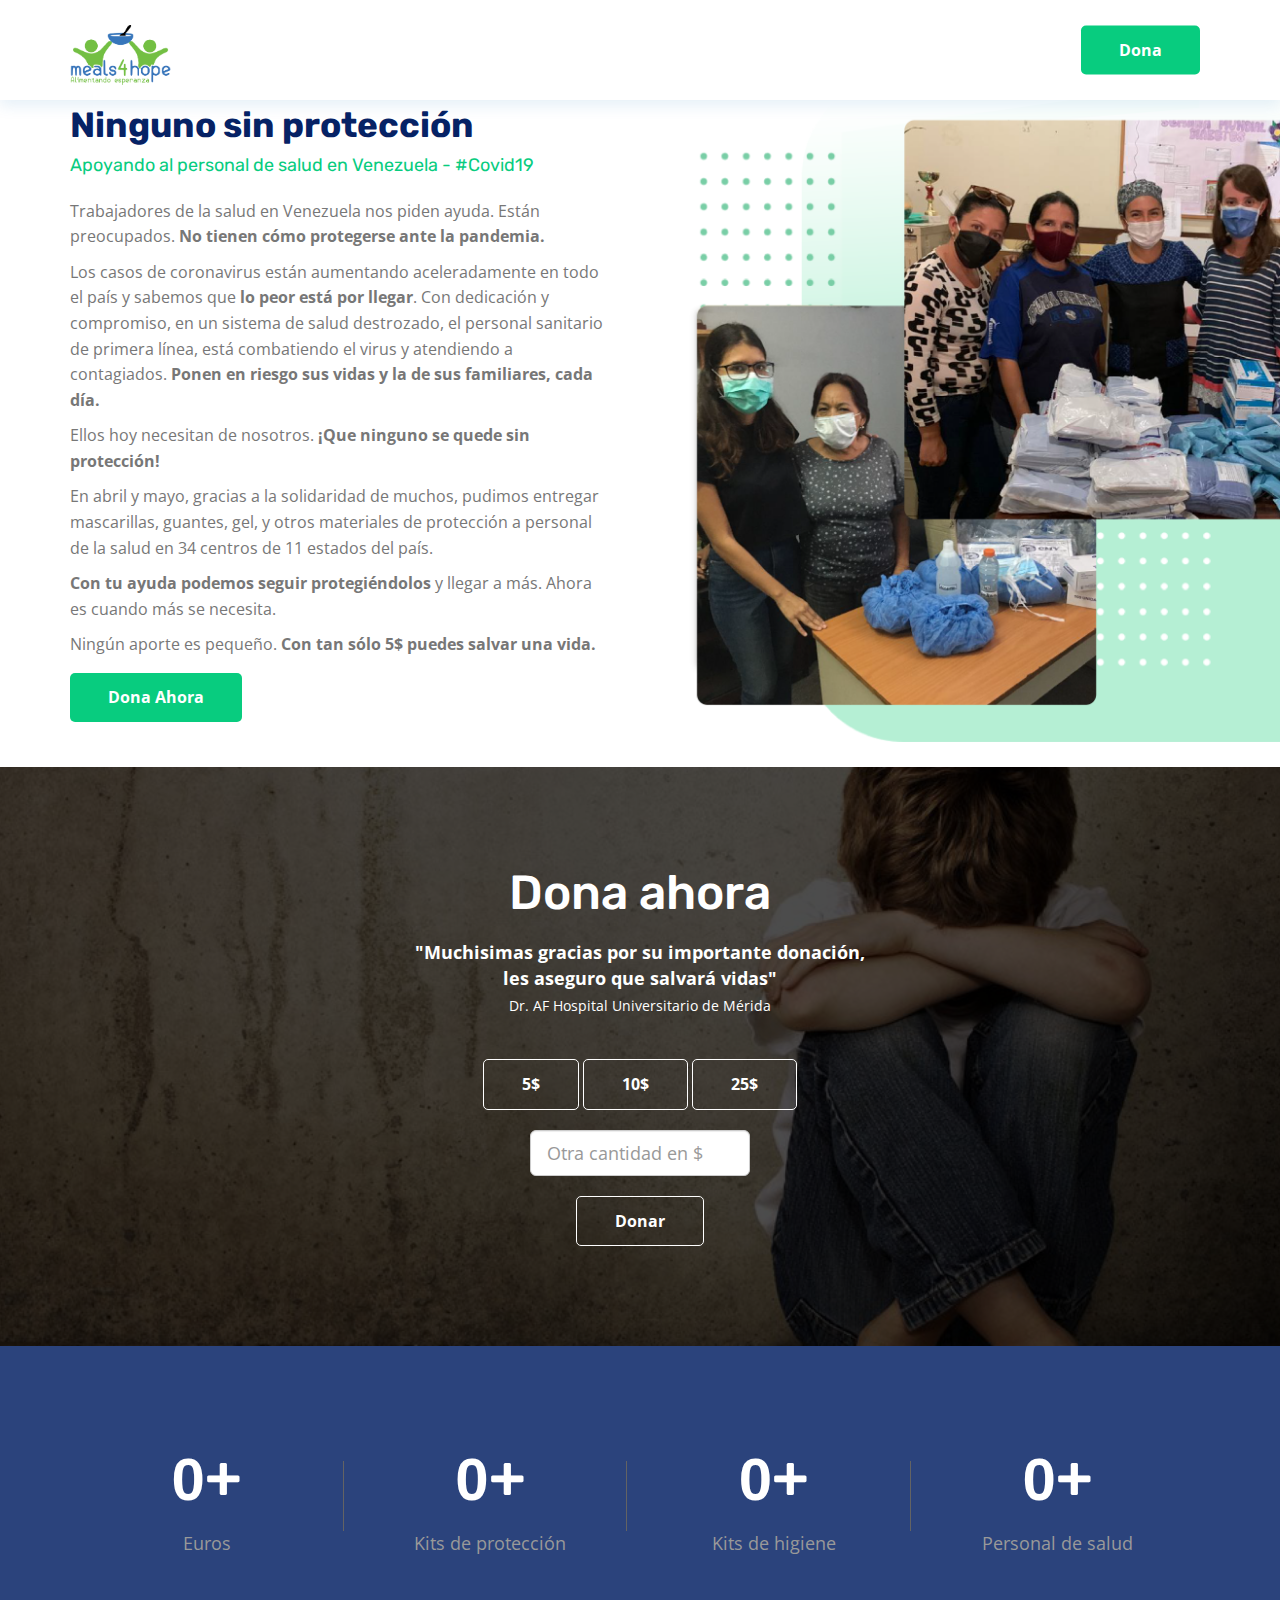
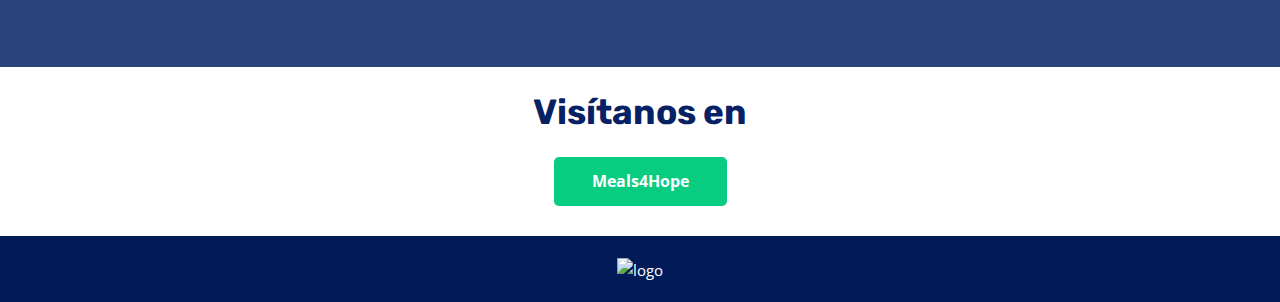
==== index.html @ 9e998af2 "updates" ====
<!DOCTYPE html>
<html lang="es">

<head>
    <meta charset="utf-8">
    <meta http-equiv="X-UA-Compatible" content="IE=edge">
    <meta name="viewport" content="width=device-width, initial-scale=1">
    <meta name="author" content="wpoceans">
    <title>Meals4Hope</title>
    <link href="assets/css/themify-icons.css" rel="stylesheet">
    <link href="assets/css/font-awesome.min.css" rel="stylesheet">
    <link href="assets/css/flaticon.css" rel="stylesheet">
    <link href="assets/css/bootstrap.min.css" rel="stylesheet">
    <link href="assets/css/animate.css" rel="stylesheet">
    <link href="assets/css/owl.carousel.css" rel="stylesheet">
    <link href="assets/css/owl.theme.css" rel="stylesheet">
    <link href="assets/css/slick.css" rel="stylesheet">
    <link href="assets/css/slick-theme.css" rel="stylesheet">
    <link href="assets/css/swiper.min.css" rel="stylesheet">
    <link href="assets/css/owl.transitions.css" rel="stylesheet">
    <link href="assets/css/jquery.fancybox.css" rel="stylesheet">
    <link href="assets/css/odometer-theme-default.css" rel="stylesheet">
    <link href="assets/css/nice-select.css" rel="stylesheet">
    <link href="assets/css/style.css" rel="stylesheet">
    <!-- HTML5 shim and Respond.js for IE8 support of HTML5 elements and media queries -->
    <!--[if lt IE 9]>
    <script src="https://oss.maxcdn.com/html5shiv/3.7.3/html5shiv.min.js"></script>
    <script src="https://oss.maxcdn.com/respond/1.4.2/respond.min.js"></script>
    <![endif]-->
</head>

<body>
    <!-- start page-wrapper -->
    <div class="page-wrapper">
        <!-- start preloader -->
        <div class="preloader">
            <div class="sk-folding-cube">
                <div class="sk-cube1 sk-cube"></div>
                <div class="sk-cube2 sk-cube"></div>
                <div class="sk-cube4 sk-cube"></div>
                <div class="sk-cube3 sk-cube"></div>
            </div>
        </div>
        <!-- end preloader -->
        <!-- Start header -->
        <header id="header" class="wpo-site-header wpo-header-style-3">
            <nav class="navigation navbar navbar-default">
                <div class="container">
                    <div class="navbar-header">
                        <a class="navbar-brand" href="index.html"><img src="assets/images/logo.png" style="height:60px" alt="logo"></a>
                    </div>
                    
                    <div class="cart-search-contact">
                        <div class="mini-cart">
                            <a class="theme-btn" href="#donate">Dona</a>
                        </div>
                    </div>
                </div><!-- end of container -->
            </nav>
        </header>
        <!-- end of header -->
        <!-- wpo-about-area start -->
        <div class="wpo-about-area">
            <div class="container">
                <div class="row">
                    <div class="col-sm-12 visible-sm visible-xs" style="padding:0;">
                            <img class="img-responsive" src="assets/images/about3-sm.jpg" alt="">
                    </div>
                    <div class="col-lg-6 col-md-6 col-sm-12">
                        <div class="wpo-about-text">
                            <div class="wpo-section-title">
                                <h2>Ninguno sin protección</h2>
                                <span>Apoyando al personal de salud en Venezuela - #Covid19</span>
                            </div>
                            <p>Trabajadores de la salud en Venezuela nos piden ayuda. Están preocupados. <b>No tienen cómo protegerse ante la pandemia.</b></p>
                            <p>Los casos de coronavirus están aumentando aceleradamente en todo el país y sabemos que <b>lo peor está por llegar</b>. Con dedicación y compromiso, en un sistema de salud destrozado, el personal sanitario de primera línea, está combatiendo el virus y atendiendo a  contagiados. <b>Ponen en riesgo sus vidas y la de sus familiares, cada día.</b></p>
                            <p>Ellos hoy necesitan de nosotros. <b>¡Que ninguno se quede sin protección!</b></p>
                            <p>En abril y mayo, gracias a la solidaridad de muchos, pudimos entregar mascarillas, guantes, gel, y otros materiales de protección a personal de la salud en 34 centros de 11 estados del país.</p>
                            <p><b>Con tu ayuda podemos seguir protegiéndolos</b> y llegar a más. Ahora es cuando más se necesita.</p>
                            <p>Ningún aporte es pequeño. <b>Con tan sólo 5$ puedes salvar una vida.</b></p>
                            <div class="btns">
                                <a href="#donate" class="theme-btn" tabindex="0">Dona Ahora</a>
                            </div>
                        </div>
                    </div>
                    <div class="col-lg-6 col-md-6 col-sm-12 hidden-sm hidden-xs">
                        <div class="wpo-about-img-3">
                            <img src="assets/images/about3.png" alt="">
                        </div>
                    </div>
                </div>
            </div>
        </div>
        <!-- wpo-about-area end -->
        <!-- wpo-cta-area start -->
        <div id="donate" class="wpo-cta-area">
            <div class="container">
                <div class="row">
                    <div class="col-lg-12">
                        <div class="wpo-cta-text">
                            <h2>Dona ahora</h2>
                            <p>
                                <b style="font-size:18px;">"Muchisimas gracias por su importante donación,<br>les aseguro que salvará vidas"</b><br>
                                <span style="font-size:14px;">Dr. AF Hospital Universitario de Mérida</span>
                            </p>
                            <p></p>
                            <div class="btns class mb-3">
                                <a href="https://www.meals4hope.org/donations/details?locale=es&amount=5&currency=USD&frecuency=single" class="theme-btn-s2">5$</a>
                                <a href="https://www.meals4hope.org/donations/details?locale=es&amount=10&currency=USD&frecuency=single" class="theme-btn-s2">10$</a>
                                <a href="https://www.meals4hope.org/donations/detailslocale=es&?amount=25&currency=USD&frecuency=single" class="theme-btn-s2">25$</a>
                            </div>
                            <form onsubmit="window.location = 'https://www.meals4hope.org/donations/details?locale=es&currency=USD&frecuency=single&amount=' + amount.value; return false;">
                                <input id="amount" placeholder="Otra cantidad en $" type="number" name="amount" type="number" min="0" class="form-control input-lg center-block" style="margin-bottom:20px;margin-top:20px;width:220px" required></input>
                                <input class="theme-btn-s2" type="submit" value="Donar">
                            </form>
                        </div>
                    </div>
                </div>
            </div>
        </div>
        <!-- wpo-cta-area end -->
        <!-- .wpo-counter-area start -->
        <div class="wpo-counter-area">
            <div class="container">
                <div class="row">
                    <div class="col-lg-12">
                        <div class="wpo-counter-grids">
                            <div class="grid">
                                <div>
                                    <h2><span class="odometer" data-count="6200">00</span>+</h2>
                                </div>
                                <p>Euros</p>
                            </div>
                            <div class="grid">
                                <div>
                                    <h2><span class="odometer" data-count="80">00</span>+</h2>
                                </div>
                                <p>Kits de protección</p>
                            </div>
                            <div class="grid">
                                <div>
                                    <h2><span class="odometer" data-count="245">00</span>+</h2>
                                </div>
                                <p>Kits de higiene</p>
                            </div>
                            <div class="grid">
                                <div>
                                    <h2><span class="odometer" data-count="605">00</span>+</h2>
                                </div>
                                <p>Personal de salud</p>
                            </div>
                        </div>
                    </div>
                </div>
            </div>
        </div>
        <!-- .wpo-counter-area end -->
        <!-- start of hero -->
        <section>
            <div class="container">
                <div class="row">
                    <div class="col wpo-section-title text-center">
                        <h2 style="margin:30px">Visítanos en</h2>
                        <div class="btns">
                            <a href="https://meals4hope.org" class="theme-btn">Meals4Hope</a>
                        </div>
                    </div>
                </div>
            </div>
        </section>
        <!-- end of hero slider -->
        <div class="wpo-ne-footer">
            <!-- start wpo-site-footer -->
            <footer class="wpo-site-footer">
                <div class="wpo-lower-footer">
                    <div class="container">
                        <div class="row">
                            <div class="col col-xs-12">
                                <p class="copyright"><img src="assets/images/logo-white.png" style="height:40px" alt="logo"></p>
                            </div>
                        </div>
                    </div>
                </div>
            </footer>
            <!-- end wpo-site-footer -->
        </div>
    </div>
    <!-- end of page-wrapper -->
    <!-- All JavaScript files
    ================================================== -->
    <script src="assets/js/jquery.min.js"></script>
    <script src="assets/js/bootstrap.min.js"></script>
    <!-- Plugins for this template -->
    <script src="assets/js/jquery-plugin-collection.js"></script>
    <!-- Custom script for this template -->
    <script src="assets/js/script.js"></script>
</body>

</html>
---- assets/css/themify-icons.css ----
@font-face {
	font-family: 'themify';
	src:url('../fonts/themify.eot?-fvbane');
	src:url('../fonts/themify.eot?') format('embedded-opentype'),
		url('../fonts/themify.woff?-fvbane') format('woff'),
		url('../fonts/themify.ttf?-fvbane') format('truetype'),
		url('../fonts/themify.svg?-fvbane') format('svg');
	font-weight: normal;
	font-style: normal;
}

[class^="ti-"], [class*=" ti-"] {
	font-family: 'themify';
	speak: none;
	font-style: normal;
	font-weight: normal;
	font-variant: normal;
	text-transform: none;
	line-height: 1;

	/* Better Font Rendering =========== */
	-webkit-font-smoothing: antialiased;
	-moz-osx-font-smoothing: grayscale;
}

.ti-wand:before {
	content: "\e600";
}
.ti-volume:before {
	content: "\e601";
}
.ti-user:before {
	content: "\e602";
}
.ti-unlock:before {
	content: "\e603";
}
.ti-unlink:before {
	content: "\e604";
}
.ti-trash:before {
	content: "\e605";
}
.ti-thought:before {
	content: "\e606";
}
.ti-target:before {
	content: "\e607";
}
.ti-tag:before {
	content: "\e608";
}
.ti-tablet:before {
	content: "\e609";
}
.ti-star:before {
	content: "\e60a";
}
.ti-spray:before {
	content: "\e60b";
}
.ti-signal:before {
	content: "\e60c";
}
.ti-shopping-cart:before {
	content: "\e60d";
}
.ti-shopping-cart-full:before {
	content: "\e60e";
}
.ti-settings:before {
	content: "\e60f";
}
.ti-search:before {
	content: "\e610";
}
.ti-zoom-in:before {
	content: "\e611";
}
.ti-zoom-out:before {
	content: "\e612";
}
.ti-cut:before {
	content: "\e613";
}
.ti-ruler:before {
	content: "\e614";
}
.ti-ruler-pencil:before {
	content: "\e615";
}
.ti-ruler-alt:before {
	content: "\e616";
}
.ti-bookmark:before {
	content: "\e617";
}
.ti-bookmark-alt:before {
	content: "\e618";
}
.ti-reload:before {
	content: "\e619";
}
.ti-plus:before {
	content: "\e61a";
}
.ti-pin:before {
	content: "\e61b";
}
.ti-pencil:before {
	content: "\e61c";
}
.ti-pencil-alt:before {
	content: "\e61d";
}
.ti-paint-roller:before {
	content: "\e61e";
}
.ti-paint-bucket:before {
	content: "\e61f";
}
.ti-na:before {
	content: "\e620";
}
.ti-mobile:before {
	content: "\e621";
}
.ti-minus:before {
	content: "\e622";
}
.ti-medall:before {
	content: "\e623";
}
.ti-medall-alt:before {
	content: "\e624";
}
.ti-marker:before {
	content: "\e625";
}
.ti-marker-alt:before {
	content: "\e626";
}
.ti-arrow-up:before {
	content: "\e627";
}
.ti-arrow-right:before {
	content: "\e628";
}
.ti-arrow-left:before {
	content: "\e629";
}
.ti-arrow-down:before {
	content: "\e62a";
}
.ti-lock:before {
	content: "\e62b";
}
.ti-location-arrow:before {
	content: "\e62c";
}
.ti-link:before {
	content: "\e62d";
}
.ti-layout:before {
	content: "\e62e";
}
.ti-layers:before {
	content: "\e62f";
}
.ti-layers-alt:before {
	content: "\e630";
}
.ti-key:before {
	content: "\e631";
}
.ti-import:before {
	content: "\e632";
}
.ti-image:before {
	content: "\e633";
}
.ti-heart:before {
	content: "\e634";
}
.ti-heart-broken:before {
	content: "\e635";
}
.ti-hand-stop:before {
	content: "\e636";
}
.ti-hand-open:before {
	content: "\e637";
}
.ti-hand-drag:before {
	content: "\e638";
}
.ti-folder:before {
	content: "\e639";
}
.ti-flag:before {
	content: "\e63a";
}
.ti-flag-alt:before {
	content: "\e63b";
}
.ti-flag-alt-2:before {
	content: "\e63c";
}
.ti-eye:before {
	content: "\e63d";
}
.ti-export:before {
	content: "\e63e";
}
.ti-exchange-vertical:before {
	content: "\e63f";
}
.ti-desktop:before {
	content: "\e640";
}
.ti-cup:before {
	content: "\e641";
}
.ti-crown:before {
	content: "\e642";
}
.ti-comments:before {
	content: "\e643";
}
.ti-comment:before {
	content: "\e644";
}
.ti-comment-alt:before {
	content: "\e645";
}
.ti-close:before {
	content: "\e646";
}
.ti-clip:before {
	content: "\e647";
}
.ti-angle-up:before {
	content: "\e648";
}
.ti-angle-right:before {
	content: "\e649";
}
.ti-angle-left:before {
	content: "\e64a";
}
.ti-angle-down:before {
	content: "\e64b";
}
.ti-check:before {
	content: "\e64c";
}
.ti-check-box:before {
	content: "\e64d";
}
.ti-camera:before {
	content: "\e64e";
}
.ti-announcement:before {
	content: "\e64f";
}
.ti-brush:before {
	content: "\e650";
}
.ti-briefcase:before {
	content: "\e651";
}
.ti-bolt:before {
	content: "\e652";
}
.ti-bolt-alt:before {
	content: "\e653";
}
.ti-blackboard:before {
	content: "\e654";
}
.ti-bag:before {
	content: "\e655";
}
.ti-move:before {
	content: "\e656";
}
.ti-arrows-vertical:before {
	content: "\e657";
}
.ti-arrows-horizontal:before {
	content: "\e658";
}
.ti-fullscreen:before {
	content: "\e659";
}
.ti-arrow-top-right:before {
	content: "\e65a";
}
.ti-arrow-top-left:before {
	content: "\e65b";
}
.ti-arrow-circle-up:before {
	content: "\e65c";
}
.ti-arrow-circle-right:before {
	content: "\e65d";
}
.ti-arrow-circle-left:before {
	content: "\e65e";
}
.ti-arrow-circle-down:before {
	content: "\e65f";
}
.ti-angle-double-up:before {
	content: "\e660";
}
.ti-angle-double-right:before {
	content: "\e661";
}
.ti-angle-double-left:before {
	content: "\e662";
}
.ti-angle-double-down:before {
	content: "\e663";
}
.ti-zip:before {
	content: "\e664";
}
.ti-world:before {
	content: "\e665";
}
.ti-wheelchair:before {
	content: "\e666";
}
.ti-view-list:before {
	content: "\e667";
}
.ti-view-list-alt:before {
	content: "\e668";
}
.ti-view-grid:before {
	content: "\e669";
}
.ti-uppercase:before {
	content: "\e66a";
}
.ti-upload:before {
	content: "\e66b";
}
.ti-underline:before {
	content: "\e66c";
}
.ti-truck:before {
	content: "\e66d";
}
.ti-timer:before {
	content: "\e66e";
}
.ti-ticket:before {
	content: "\e66f";
}
.ti-thumb-up:before {
	content: "\e670";
}
.ti-thumb-down:before {
	content: "\e671";
}
.ti-text:before {
	content: "\e672";
}
.ti-stats-up:before {
	content: "\e673";
}
.ti-stats-down:before {
	content: "\e674";
}
.ti-split-v:before {
	content: "\e675";
}
.ti-split-h:before {
	content: "\e676";
}
.ti-smallcap:before {
	content: "\e677";
}
.ti-shine:before {
	content: "\e678";
}
.ti-shift-right:before {
	content: "\e679";
}
.ti-shift-left:before {
	content: "\e67a";
}
.ti-shield:before {
	content: "\e67b";
}
.ti-notepad:before {
	content: "\e67c";
}
.ti-server:before {
	content: "\e67d";
}
.ti-quote-right:before {
	content: "\e67e";
}
.ti-quote-left:before {
	content: "\e67f";
}
.ti-pulse:before {
	content: "\e680";
}
.ti-printer:before {
	content: "\e681";
}
.ti-power-off:before {
	content: "\e682";
}
.ti-plug:before {
	content: "\e683";
}
.ti-pie-chart:before {
	content: "\e684";
}
.ti-paragraph:before {
	content: "\e685";
}
.ti-panel:before {
	content: "\e686";
}
.ti-package:before {
	content: "\e687";
}
.ti-music:before {
	content: "\e688";
}
.ti-music-alt:before {
	content: "\e689";
}
.ti-mouse:before {
	content: "\e68a";
}
.ti-mouse-alt:before {
	content: "\e68b";
}
.ti-money:before {
	content: "\e68c";
}
.ti-microphone:before {
	content: "\e68d";
}
.ti-menu:before {
	content: "\e68e";
}
.ti-menu-alt:before {
	content: "\e68f";
}
.ti-map:before {
	content: "\e690";
}
.ti-map-alt:before {
	content: "\e691";
}
.ti-loop:before {
	content: "\e692";
}
.ti-location-pin:before {
	content: "\e693";
}
.ti-list:before {
	content: "\e694";
}
.ti-light-bulb:before {
	content: "\e695";
}
.ti-Italic:before {
	content: "\e696";
}
.ti-info:before {
	content: "\e697";
}
.ti-infinite:before {
	content: "\e698";
}
.ti-id-badge:before {
	content: "\e699";
}
.ti-hummer:before {
	content: "\e69a";
}
.ti-home:before {
	content: "\e69b";
}
.ti-help:before {
	content: "\e69c";
}
.ti-headphone:before {
	content: "\e69d";
}
.ti-harddrives:before {
	content: "\e69e";
}
.ti-harddrive:before {
	content: "\e69f";
}
.ti-gift:before {
	content: "\e6a0";
}
.ti-game:before {
	content: "\e6a1";
}
.ti-filter:before {
	content: "\e6a2";
}
.ti-files:before {
	content: "\e6a3";
}
.ti-file:before {
	content: "\e6a4";
}
.ti-eraser:before {
	content: "\e6a5";
}
.ti-envelope:before {
	content: "\e6a6";
}
.ti-download:before {
	content: "\e6a7";
}
.ti-direction:before {
	content: "\e6a8";
}
.ti-direction-alt:before {
	content: "\e6a9";
}
.ti-dashboard:before {
	content: "\e6aa";
}
.ti-control-stop:before {
	content: "\e6ab";
}
.ti-control-shuffle:before {
	content: "\e6ac";
}
.ti-control-play:before {
	content: "\e6ad";
}
.ti-control-pause:before {
	content: "\e6ae";
}
.ti-control-forward:before {
	content: "\e6af";
}
.ti-control-backward:before {
	content: "\e6b0";
}
.ti-cloud:before {
	content: "\e6b1";
}
.ti-cloud-up:before {
	content: "\e6b2";
}
.ti-cloud-down:before {
	content: "\e6b3";
}
.ti-clipboard:before {
	content: "\e6b4";
}
.ti-car:before {
	content: "\e6b5";
}
.ti-calendar:before {
	content: "\e6b6";
}
.ti-book:before {
	content: "\e6b7";
}
.ti-bell:before {
	content: "\e6b8";
}
.ti-basketball:before {
	content: "\e6b9";
}
.ti-bar-chart:before {
	content: "\e6ba";
}
.ti-bar-chart-alt:before {
	content: "\e6bb";
}
.ti-back-right:before {
	content: "\e6bc";
}
.ti-back-left:before {
	content: "\e6bd";
}
.ti-arrows-corner:before {
	content: "\e6be";
}
.ti-archive:before {
	content: "\e6bf";
}
.ti-anchor:before {
	content: "\e6c0";
}
.ti-align-right:before {
	content: "\e6c1";
}
.ti-align-left:before {
	content: "\e6c2";
}
.ti-align-justify:before {
	content: "\e6c3";
}
.ti-align-center:before {
	content: "\e6c4";
}
.ti-alert:before {
	content: "\e6c5";
}
.ti-alarm-clock:before {
	content: "\e6c6";
}
.ti-agenda:before {
	content: "\e6c7";
}
.ti-write:before {
	content: "\e6c8";
}
.ti-window:before {
	content: "\e6c9";
}
.ti-widgetized:before {
	content: "\e6ca";
}
.ti-widget:before {
	content: "\e6cb";
}
.ti-widget-alt:before {
	content: "\e6cc";
}
.ti-wallet:before {
	content: "\e6cd";
}
.ti-video-clapper:before {
	content: "\e6ce";
}
.ti-video-camera:before {
	content: "\e6cf";
}
.ti-vector:before {
	content: "\e6d0";
}
.ti-themify-logo:before {
	content: "\e6d1";
}
.ti-themify-favicon:before {
	content: "\e6d2";
}
.ti-themify-favicon-alt:before {
	content: "\e6d3";
}
.ti-support:before {
	content: "\e6d4";
}
.ti-stamp:before {
	content: "\e6d5";
}
.ti-split-v-alt:before {
	content: "\e6d6";
}
.ti-slice:before {
	content: "\e6d7";
}
.ti-shortcode:before {
	content: "\e6d8";
}
.ti-shift-right-alt:before {
	content: "\e6d9";
}
.ti-shift-left-alt:before {
	content: "\e6da";
}
.ti-ruler-alt-2:before {
	content: "\e6db";
}
.ti-receipt:before {
	content: "\e6dc";
}
.ti-pin2:before {
	content: "\e6dd";
}
.ti-pin-alt:before {
	content: "\e6de";
}
.ti-pencil-alt2:before {
	content: "\e6df";
}
.ti-palette:before {
	content: "\e6e0";
}
.ti-more:before {
	content: "\e6e1";
}
.ti-more-alt:before {
	content: "\e6e2";
}
.ti-microphone-alt:before {
	content: "\e6e3";
}
.ti-magnet:before {
	content: "\e6e4";
}
.ti-line-double:before {
	content: "\e6e5";
}
.ti-line-dotted:before {
	content: "\e6e6";
}
.ti-line-dashed:before {
	content: "\e6e7";
}
.ti-layout-width-full:before {
	content: "\e6e8";
}
.ti-layout-width-default:before {
	content: "\e6e9";
}
.ti-layout-width-default-alt:before {
	content: "\e6ea";
}
.ti-layout-tab:before {
	content: "\e6eb";
}
.ti-layout-tab-window:before {
	content: "\e6ec";
}
.ti-layout-tab-v:before {
	content: "\e6ed";
}
.ti-layout-tab-min:before {
	content: "\e6ee";
}
.ti-layout-slider:before {
	content: "\e6ef";
}
.ti-layout-slider-alt:before {
	content: "\e6f0";
}
.ti-layout-sidebar-right:before {
	content: "\e6f1";
}
.ti-layout-sidebar-none:before {
	content: "\e6f2";
}
.ti-layout-sidebar-left:before {
	content: "\e6f3";
}
.ti-layout-placeholder:before {
	content: "\e6f4";
}
.ti-layout-menu:before {
	content: "\e6f5";
}
.ti-layout-menu-v:before {
	content: "\e6f6";
}
.ti-layout-menu-separated:before {
	content: "\e6f7";
}
.ti-layout-menu-full:before {
	content: "\e6f8";
}
.ti-layout-media-right-alt:before {
	content: "\e6f9";
}
.ti-layout-media-right:before {
	content: "\e6fa";
}
.ti-layout-media-overlay:before {
	content: "\e6fb";
}
.ti-layout-media-overlay-alt:before {
	content: "\e6fc";
}
.ti-layout-media-overlay-alt-2:before {
	content: "\e6fd";
}
.ti-layout-media-left-alt:before {
	content: "\e6fe";
}
.ti-layout-media-left:before {
	content: "\e6ff";
}
.ti-layout-media-center-alt:before {
	content: "\e700";
}
.ti-layout-media-center:before {
	content: "\e701";
}
.ti-layout-list-thumb:before {
	content: "\e702";
}
.ti-layout-list-thumb-alt:before {
	content: "\e703";
}
.ti-layout-list-post:before {
	content: "\e704";
}
.ti-layout-list-large-image:before {
	content: "\e705";
}
.ti-layout-line-solid:before {
	content: "\e706";
}
.ti-layout-grid4:before {
	content: "\e707";
}
.ti-layout-grid3:before {
	content: "\e708";
}
.ti-layout-grid2:before {
	content: "\e709";
}
.ti-layout-grid2-thumb:before {
	content: "\e70a";
}
.ti-layout-wpo-cta-right:before {
	content: "\e70b";
}
.ti-layout-wpo-cta-left:before {
	content: "\e70c";
}
.ti-layout-wpo-cta-center:before {
	content: "\e70d";
}
.ti-layout-wpo-cta-btn-right:before {
	content: "\e70e";
}
.ti-layout-wpo-cta-btn-left:before {
	content: "\e70f";
}
.ti-layout-column4:before {
	content: "\e710";
}
.ti-layout-column3:before {
	content: "\e711";
}
.ti-layout-column2:before {
	content: "\e712";
}
.ti-layout-accordion-separated:before {
	content: "\e713";
}
.ti-layout-accordion-merged:before {
	content: "\e714";
}
.ti-layout-accordion-list:before {
	content: "\e715";
}
.ti-ink-pen:before {
	content: "\e716";
}
.ti-info-alt:before {
	content: "\e717";
}
.ti-help-alt:before {
	content: "\e718";
}
.ti-headphone-alt:before {
	content: "\e719";
}
.ti-hand-point-up:before {
	content: "\e71a";
}
.ti-hand-point-right:before {
	content: "\e71b";
}
.ti-hand-point-left:before {
	content: "\e71c";
}
.ti-hand-point-down:before {
	content: "\e71d";
}
.ti-gallery:before {
	content: "\e71e";
}
.ti-face-smile:before {
	content: "\e71f";
}
.ti-face-sad:before {
	content: "\e720";
}
.ti-credit-card:before {
	content: "\e721";
}
.ti-control-skip-forward:before {
	content: "\e722";
}
.ti-control-skip-backward:before {
	content: "\e723";
}
.ti-control-record:before {
	content: "\e724";
}
.ti-control-eject:before {
	content: "\e725";
}
.ti-comments-smiley:before {
	content: "\e726";
}
.ti-brush-alt:before {
	content: "\e727";
}
.ti-youtube:before {
	content: "\e728";
}
.ti-vimeo:before {
	content: "\e729";
}
.ti-twitter:before {
	content: "\e72a";
}
.ti-time:before {
	content: "\e72b";
}
.ti-tumblr:before {
	content: "\e72c";
}
.ti-skype:before {
	content: "\e72d";
}
.ti-share:before {
	content: "\e72e";
}
.ti-share-alt:before {
	content: "\e72f";
}
.ti-rocket:before {
	content: "\e730";
}
.ti-pinterest:before {
	content: "\e731";
}
.ti-new-window:before {
	content: "\e732";
}
.ti-microsoft:before {
	content: "\e733";
}
.ti-list-ol:before {
	content: "\e734";
}
.ti-linkedin:before {
	content: "\e735";
}
.ti-layout-sidebar-2:before {
	content: "\e736";
}
.ti-layout-grid4-alt:before {
	content: "\e737";
}
.ti-layout-grid3-alt:before {
	content: "\e738";
}
.ti-layout-grid2-alt:before {
	content: "\e739";
}
.ti-layout-column4-alt:before {
	content: "\e73a";
}
.ti-layout-column3-alt:before {
	content: "\e73b";
}
.ti-layout-column2-alt:before {
	content: "\e73c";
}
.ti-instagram:before {
	content: "\e73d";
}
.ti-google:before {
	content: "\e73e";
}
.ti-github:before {
	content: "\e73f";
}
.ti-flickr:before {
	content: "\e740";
}
.ti-facebook:before {
	content: "\e741";
}
.ti-dropbox:before {
	content: "\e742";
}
.ti-dribbble:before {
	content: "\e743";
}
.ti-apple:before {
	content: "\e744";
}
.ti-android:before {
	content: "\e745";
}
.ti-save:before {
	content: "\e746";
}
.ti-save-alt:before {
	content: "\e747";
}
.ti-yahoo:before {
	content: "\e748";
}
.ti-wordpress:before {
	content: "\e749";
}
.ti-vimeo-alt:before {
	content: "\e74a";
}
.ti-twitter-alt:before {
	content: "\e74b";
}
.ti-tumblr-alt:before {
	content: "\e74c";
}
.ti-trello:before {
	content: "\e74d";
}
.ti-stack-overflow:before {
	content: "\e74e";
}
.ti-soundcloud:before {
	content: "\e74f";
}
.ti-sharethis:before {
	content: "\e750";
}
.ti-sharethis-alt:before {
	content: "\e751";
}
.ti-reddit:before {
	content: "\e752";
}
.ti-pinterest-alt:before {
	content: "\e753";
}
.ti-microsoft-alt:before {
	content: "\e754";
}
.ti-linux:before {
	content: "\e755";
}
.ti-jsfiddle:before {
	content: "\e756";
}
.ti-joomla:before {
	content: "\e757";
}
.ti-html5:before {
	content: "\e758";
}
.ti-flickr-alt:before {
	content: "\e759";
}
.ti-email:before {
	content: "\e75a";
}
.ti-drupal:before {
	content: "\e75b";
}
.ti-dropbox-alt:before {
	content: "\e75c";
}
.ti-css3:before {
	content: "\e75d";
}
.ti-rss:before {
	content: "\e75e";
}
.ti-rss-alt:before {
	content: "\e75f";
}
---- assets/css/flaticon.css ----
/*
  	Flaticon icon font: Flaticon
  	Creation date: 28/12/2020 04:51
  	*/

@font-face {
  font-family: "Flaticon";
  src: url("../fonts/Flaticon.eot");
  src: url("../fonts/Flaticon.eot?") format("embedded-opentype"),
       url("../fonts/Flaticon.woff2") format("woff2"),
       url("../fonts/Flaticon.woff") format("woff"),
       url("../fonts/Flaticon.ttf") format("truetype"),
       url("../fonts/Flaticon.svg") format("svg");
  font-weight: normal;
  font-style: normal;
}

@media screen and (-webkit-min-device-pixel-ratio:0) {
  @font-face {
    font-family: "Flaticon";
    src: url("../fonts/Flaticon.svg") format("svg");
  }
}

[class^="flaticon-"]:before, [class*=" flaticon-"]:before,
[class^="flaticon-"]:after, [class*=" flaticon-"]:after {   
  font-family: Flaticon;
  font-size: 50px;
  font-style: normal;
  margin-left: 20px;
}

.flaticon-water:before { content: "\f100"; }
.flaticon-food-and-restaurant:before { content: "\f101"; }
.flaticon-book:before { content: "\f102"; }
.flaticon-care:before { content: "\f103"; }
.flaticon-back:before { content: "\f104"; }
.flaticon-user:before { content: "\f105"; }
.flaticon-clock:before { content: "\f106"; }
.flaticon-pin:before { content: "\f107"; }
.flaticon-play:before { content: "\f108"; }
.flaticon-upload:before { content: "\f109"; }
.flaticon-call:before { content: "\f10a"; }
.flaticon-envelope:before { content: "\f10b"; }
.flaticon-shopping-bag:before { content: "\f10c"; }
.flaticon-magnifying-glass:before { content: "\f10d"; }
---- assets/css/odometer-theme-default.css ----
.odometer.odometer-auto-theme, .odometer.odometer-theme-default {
  display: inline-block;
  vertical-align: middle;
  *vertical-align: auto;
  *zoom: 1;
  *display: inline;
  position: relative;
}
.odometer.odometer-auto-theme .odometer-digit, .odometer.odometer-theme-default .odometer-digit {
  display: inline-block;
  vertical-align: middle;
  *vertical-align: auto;
  *zoom: 1;
  *display: inline;
  position: relative;
}
.odometer.odometer-auto-theme .odometer-digit .odometer-digit-spacer, .odometer.odometer-theme-default .odometer-digit .odometer-digit-spacer {
  display: inline-block;
  vertical-align: middle;
  *vertical-align: auto;
  *zoom: 1;
  *display: inline;
  visibility: hidden;
}
.odometer.odometer-auto-theme .odometer-digit .odometer-digit-inner, .odometer.odometer-theme-default .odometer-digit .odometer-digit-inner {
  text-align: left;
  display: block;
  position: absolute;
  top: 0;
  left: 0;
  right: 0;
  bottom: 0;
  overflow: hidden;
}
.odometer.odometer-auto-theme .odometer-digit .odometer-ribbon, .odometer.odometer-theme-default .odometer-digit .odometer-ribbon {
  display: block;
}
.odometer.odometer-auto-theme .odometer-digit .odometer-ribbon-inner, .odometer.odometer-theme-default .odometer-digit .odometer-ribbon-inner {
  display: block;
  -webkit-backface-visibility: hidden;
}
.odometer.odometer-auto-theme .odometer-digit .odometer-value, .odometer.odometer-theme-default .odometer-digit .odometer-value {
  display: block;
  -webkit-transform: translateZ(0);
}
.odometer.odometer-auto-theme .odometer-digit .odometer-value.odometer-last-value, .odometer.odometer-theme-default .odometer-digit .odometer-value.odometer-last-value {
  position: absolute;
}
.odometer.odometer-auto-theme.odometer-animating-up .odometer-ribbon-inner, .odometer.odometer-theme-default.odometer-animating-up .odometer-ribbon-inner {
  -webkit-transition: -webkit-transform 2s;
  -moz-transition: -moz-transform 2s;
  -ms-transition: -ms-transform 2s;
  -o-transition: -o-transform 2s;
  transition: transform 2s;
}
.odometer.odometer-auto-theme.odometer-animating-up.odometer-animating .odometer-ribbon-inner, .odometer.odometer-theme-default.odometer-animating-up.odometer-animating .odometer-ribbon-inner {
  -webkit-transform: translateY(-100%);
  -moz-transform: translateY(-100%);
  -ms-transform: translateY(-100%);
  -o-transform: translateY(-100%);
  transform: translateY(-100%);
}
.odometer.odometer-auto-theme.odometer-animating-down .odometer-ribbon-inner, .odometer.odometer-theme-default.odometer-animating-down .odometer-ribbon-inner {
  -webkit-transform: translateY(-100%);
  -moz-transform: translateY(-100%);
  -ms-transform: translateY(-100%);
  -o-transform: translateY(-100%);
  transform: translateY(-100%);
}
.odometer.odometer-auto-theme.odometer-animating-down.odometer-animating .odometer-ribbon-inner, .odometer.odometer-theme-default.odometer-animating-down.odometer-animating .odometer-ribbon-inner {
  -webkit-transition: -webkit-transform 2s;
  -moz-transition: -moz-transform 2s;
  -ms-transition: -ms-transform 2s;
  -o-transition: -o-transform 2s;
  transition: transform 2s;
  -webkit-transform: translateY(0);
  -moz-transform: translateY(0);
  -ms-transform: translateY(0);
  -o-transform: translateY(0);
  transform: translateY(0);
}

.odometer.odometer-auto-theme, .odometer.odometer-theme-default {
  font-family: "Helvetica Neue", sans-serif;
  line-height: 1.1em;
}
.odometer.odometer-auto-theme .odometer-value, .odometer.odometer-theme-default .odometer-value {
  text-align: center;
}
---- assets/css/nice-select.css ----
.nice-select {
  -webkit-tap-highlight-color: transparent;
  background-color: #fff;
  border-radius: 5px;
  border: solid 1px #e8e8e8;
  box-sizing: border-box;
  clear: both;
  cursor: pointer;
  display: block;
  float: left;
  font-family: inherit;
  font-size: 14px;
  font-weight: normal;
  height: 42px;
  line-height: 40px;
  outline: none;
  padding-left: 18px;
  padding-right: 30px;
  position: relative;
  text-align: left !important;
  -webkit-transition: all 0.2s ease-in-out;
  transition: all 0.2s ease-in-out;
  -webkit-user-select: none;
     -moz-user-select: none;
      -ms-user-select: none;
          user-select: none;
  white-space: nowrap;
  width: auto; }
  .nice-select:hover {
    border-color: #dbdbdb; }
  .nice-select:active, .nice-select.open, .nice-select:focus {
    border-color: #999; }
  .nice-select:after {
    border-bottom: 2px solid #999;
    border-right: 2px solid #999;
    content: '';
    display: block;
    height: 5px;
    margin-top: -4px;
    pointer-events: none;
    position: absolute;
    right: 12px;
    top: 50%;
    -webkit-transform-origin: 66% 66%;
        -ms-transform-origin: 66% 66%;
            transform-origin: 66% 66%;
    -webkit-transform: rotate(45deg);
        -ms-transform: rotate(45deg);
            transform: rotate(45deg);
    -webkit-transition: all 0.15s ease-in-out;
    transition: all 0.15s ease-in-out;
    width: 5px; }
  .nice-select.open:after {
    -webkit-transform: rotate(-135deg);
        -ms-transform: rotate(-135deg);
            transform: rotate(-135deg); }
  .nice-select.open .list {
    opacity: 1;
    pointer-events: auto;
    -webkit-transform: scale(1) translateY(0);
        -ms-transform: scale(1) translateY(0);
            transform: scale(1) translateY(0); }
  .nice-select.disabled {
    border-color: #ededed;
    color: #999;
    pointer-events: none; }
    .nice-select.disabled:after {
      border-color: #cccccc; }
  .nice-select.wide {
    width: 100%; }
    .nice-select.wide .list {
      left: 0 !important;
      right: 0 !important; }
  .nice-select.right {
    float: right; }
    .nice-select.right .list {
      left: auto;
      right: 0; }
  .nice-select.small {
    font-size: 12px;
    height: 36px;
    line-height: 34px; }
    .nice-select.small:after {
      height: 4px;
      width: 4px; }
    .nice-select.small .option {
      line-height: 34px;
      min-height: 34px; }
  .nice-select .list {
    background-color: #fff;
    border-radius: 5px;
    box-shadow: 0 0 0 1px rgba(68, 68, 68, 0.11);
    box-sizing: border-box;
    margin-top: 4px;
    opacity: 0;
    overflow: hidden;
    padding: 0;
    pointer-events: none;
    position: absolute;
    top: 100%;
    left: 0;
    -webkit-transform-origin: 50% 0;
        -ms-transform-origin: 50% 0;
            transform-origin: 50% 0;
    -webkit-transform: scale(0.75) translateY(-21px);
        -ms-transform: scale(0.75) translateY(-21px);
            transform: scale(0.75) translateY(-21px);
    -webkit-transition: all 0.2s cubic-bezier(0.5, 0, 0, 1.25), opacity 0.15s ease-out;
    transition: all 0.2s cubic-bezier(0.5, 0, 0, 1.25), opacity 0.15s ease-out;
    z-index: 9; }
    .nice-select .list:hover .option:not(:hover) {
      background-color: transparent !important; }
  .nice-select .option {
    cursor: pointer;
    font-weight: 400;
    line-height: 40px;
    list-style: none;
    min-height: 40px;
    outline: none;
    padding-left: 18px;
    padding-right: 29px;
    text-align: left;
    -webkit-transition: all 0.2s;
    transition: all 0.2s; }
    .nice-select .option:hover, .nice-select .option.focus, .nice-select .option.selected.focus {
      background-color: #f6f6f6; }
    .nice-select .option.selected {
      font-weight: bold; }
    .nice-select .option.disabled {
      background-color: transparent;
      color: #999;
      cursor: default; }

.no-csspointerevents .nice-select .list {
  display: none; }

.no-csspointerevents .nice-select.open .list {
  display: block; }
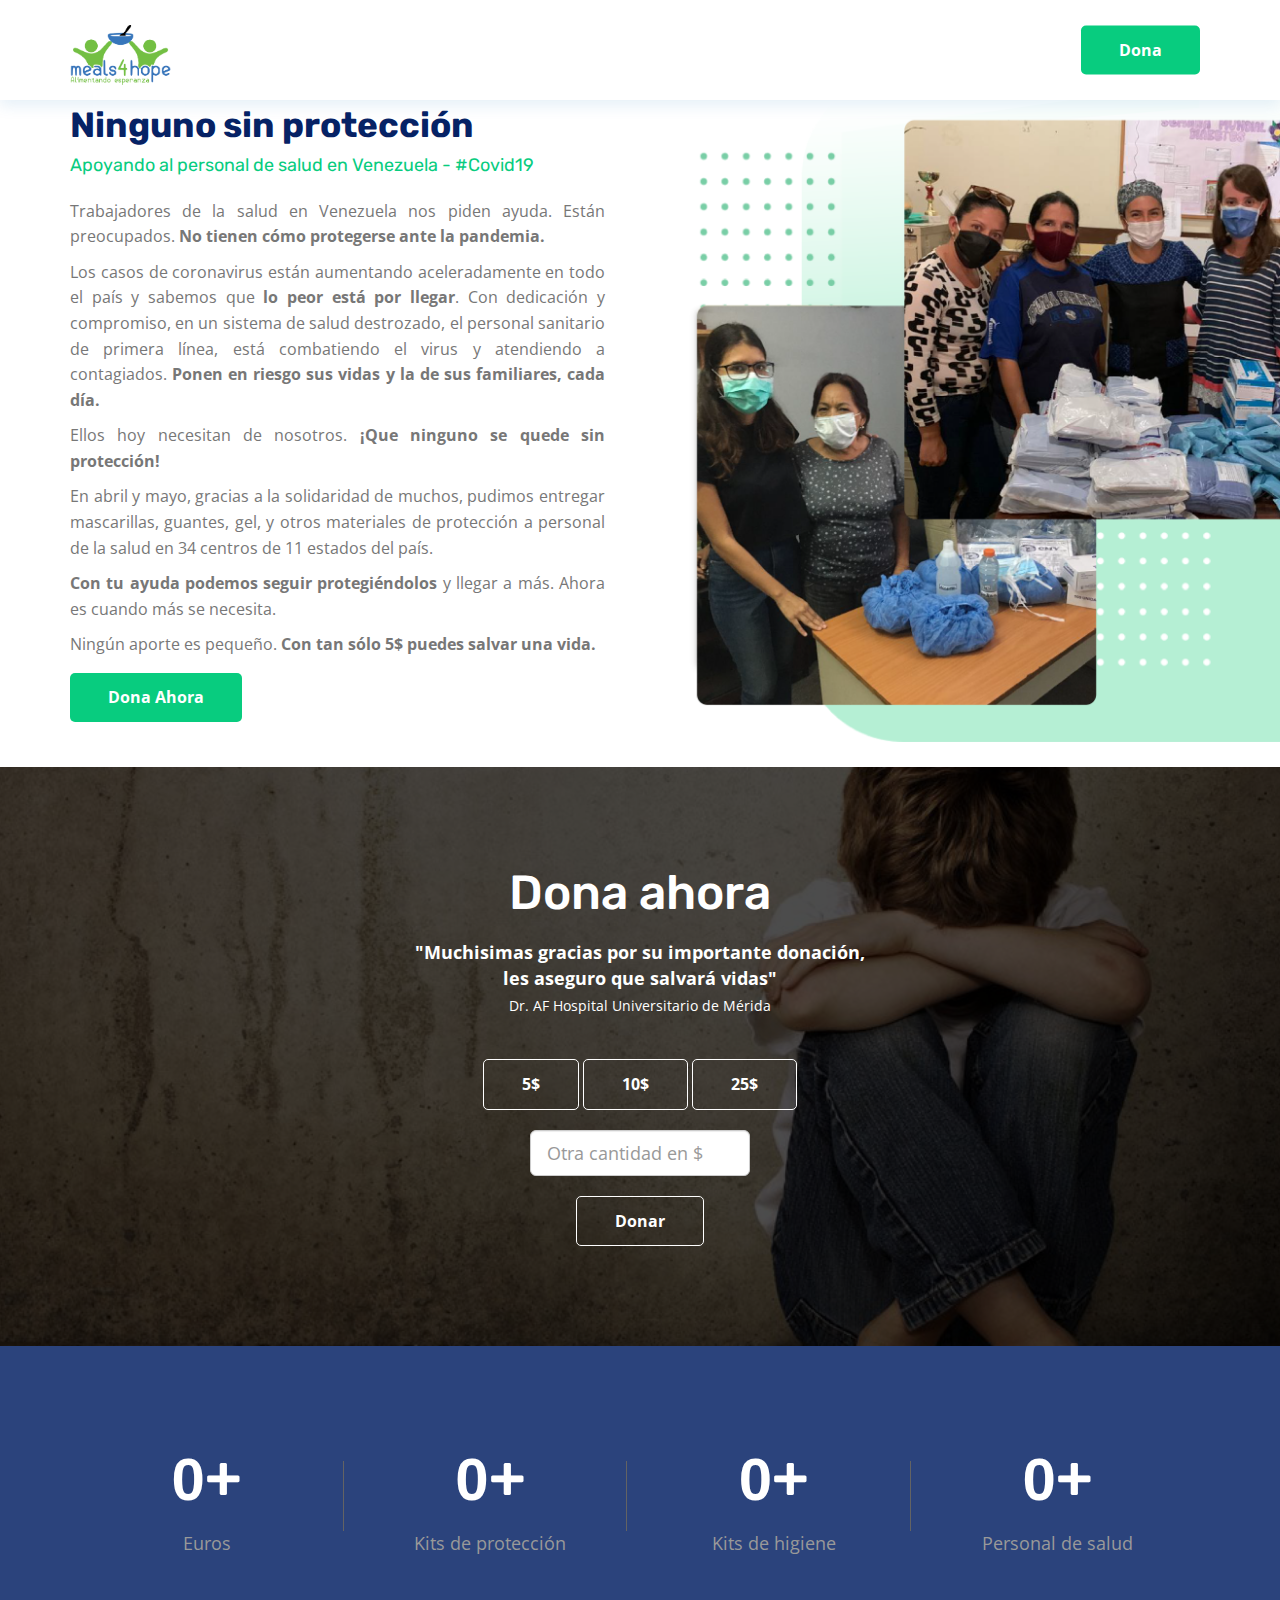
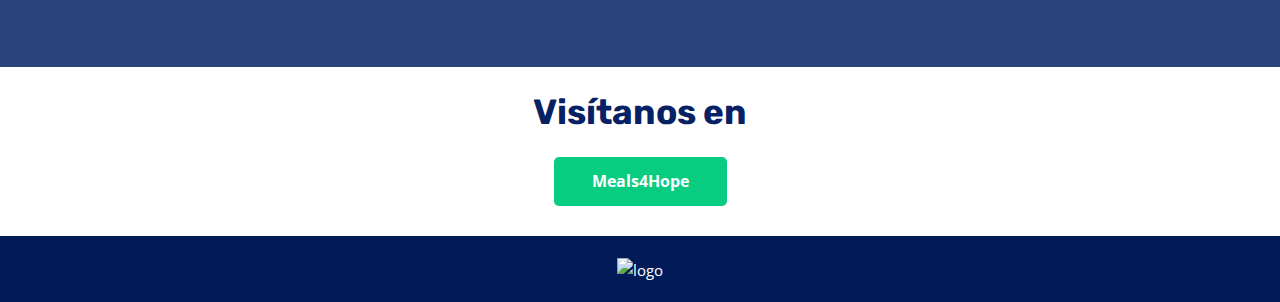
==== commit ac0b4744: "updates" ====
--- a/index.html
+++ b/index.html
@@ -67,7 +67,7 @@
                             <img class="img-responsive" src="assets/images/about3-sm.jpg" alt="">
                     </div>
                     <div class="col-lg-6 col-md-6 col-sm-12">
-                        <div class="wpo-about-text">
+                        <div class="wpo-about-text text-justify">
                             <div class="wpo-section-title">
                                 <h2>Ninguno sin protección</h2>
                                 <span>Apoyando al personal de salud en Venezuela - #Covid19</span>
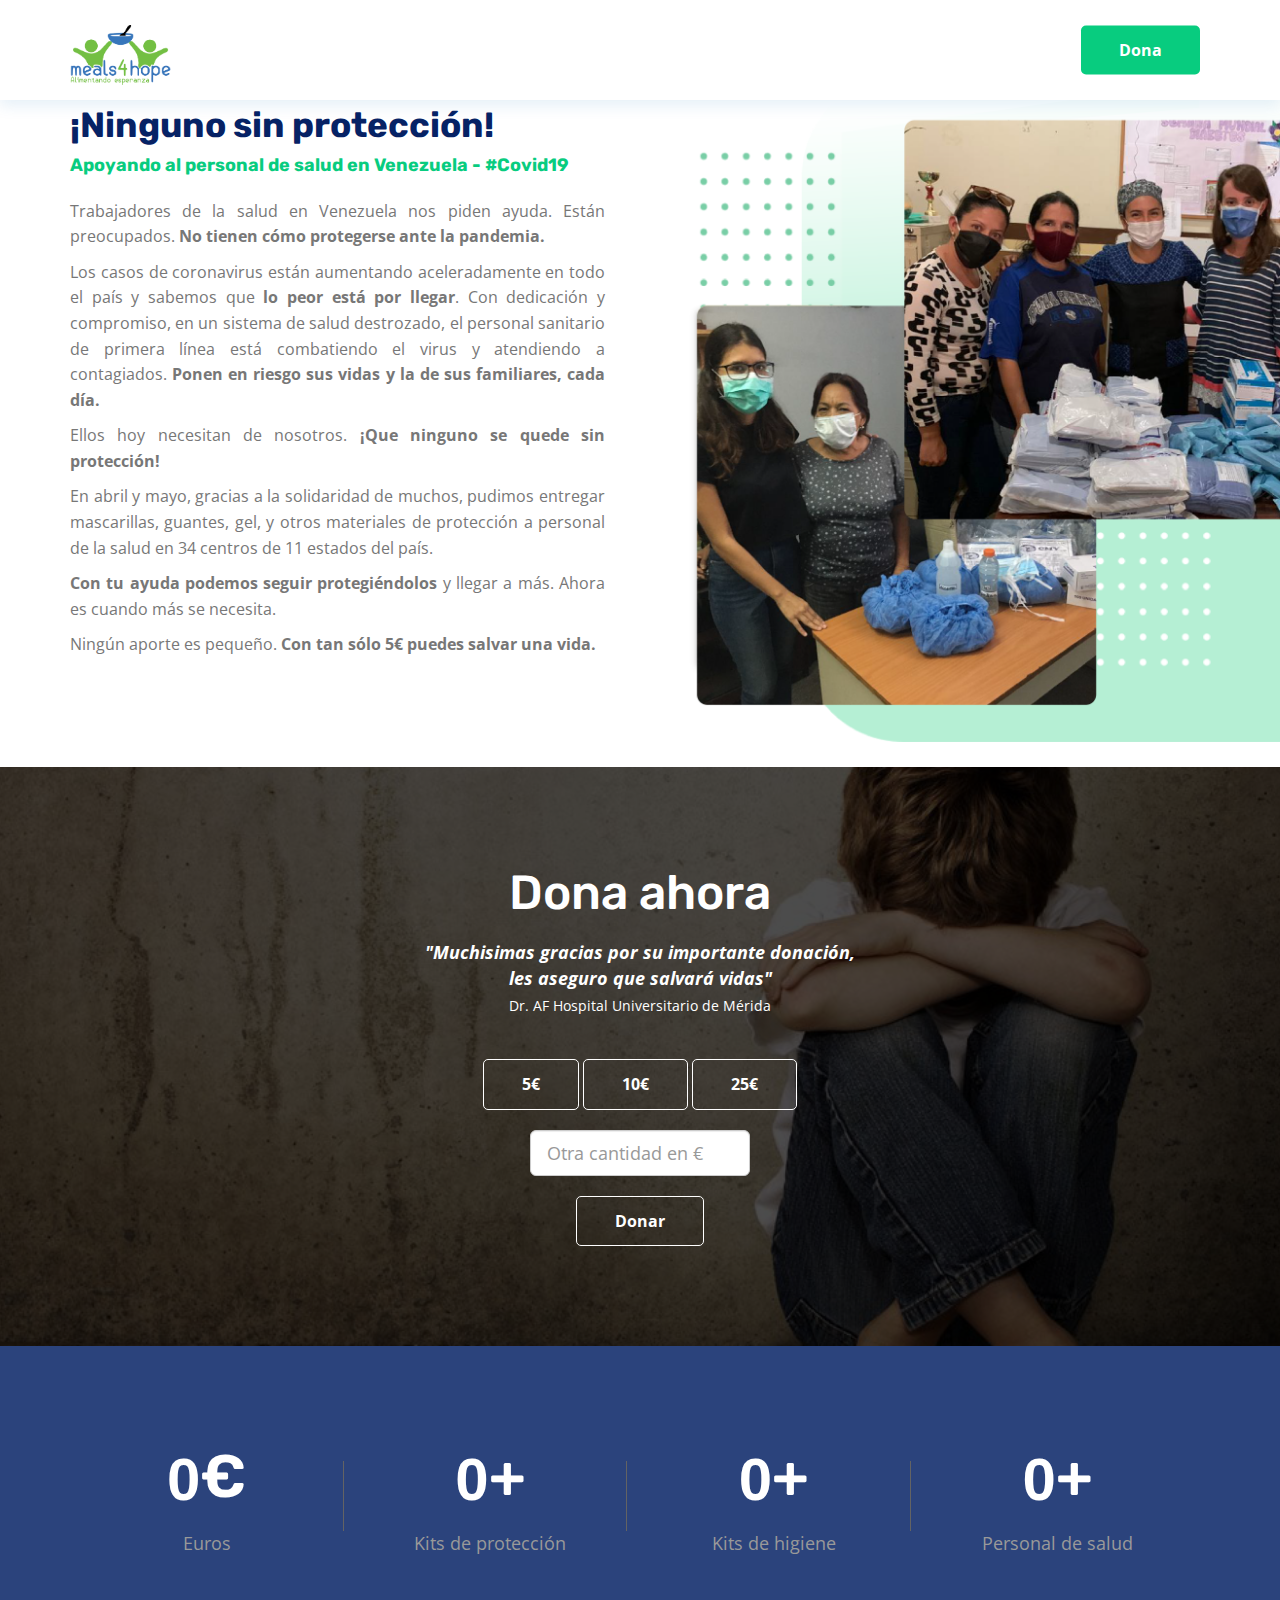
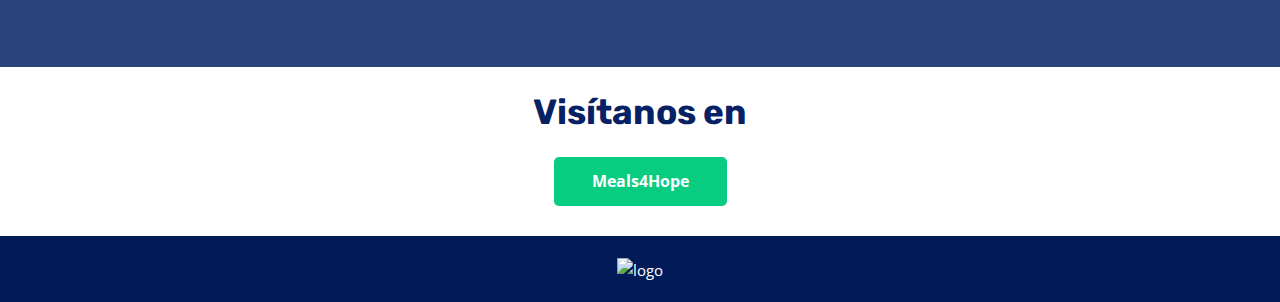
==== commit e68c5bf7: "updates" ====
--- a/index.html
+++ b/index.html
@@ -69,18 +69,15 @@
                     <div class="col-lg-6 col-md-6 col-sm-12">
                         <div class="wpo-about-text text-justify">
                             <div class="wpo-section-title">
-                                <h2>Ninguno sin protección</h2>
-                                <span>Apoyando al personal de salud en Venezuela - #Covid19</span>
+                                <h2>¡Ninguno sin protección!</h2>
+                                <span><b>Apoyando al personal de salud en Venezuela - #Covid19</b></span>
                             </div>
                             <p>Trabajadores de la salud en Venezuela nos piden ayuda. Están preocupados. <b>No tienen cómo protegerse ante la pandemia.</b></p>
-                            <p>Los casos de coronavirus están aumentando aceleradamente en todo el país y sabemos que <b>lo peor está por llegar</b>. Con dedicación y compromiso, en un sistema de salud destrozado, el personal sanitario de primera línea, está combatiendo el virus y atendiendo a  contagiados. <b>Ponen en riesgo sus vidas y la de sus familiares, cada día.</b></p>
+                            <p>Los casos de coronavirus están aumentando aceleradamente en todo el país y sabemos que <b>lo peor está por llegar</b>. Con dedicación y compromiso, en un sistema de salud destrozado, el personal sanitario de primera línea está combatiendo el virus y atendiendo a  contagiados. <b>Ponen en riesgo sus vidas y la de sus familiares, cada día.</b></p>
                             <p>Ellos hoy necesitan de nosotros. <b>¡Que ninguno se quede sin protección!</b></p>
                             <p>En abril y mayo, gracias a la solidaridad de muchos, pudimos entregar mascarillas, guantes, gel, y otros materiales de protección a personal de la salud en 34 centros de 11 estados del país.</p>
                             <p><b>Con tu ayuda podemos seguir protegiéndolos</b> y llegar a más. Ahora es cuando más se necesita.</p>
-                            <p>Ningún aporte es pequeño. <b>Con tan sólo 5$ puedes salvar una vida.</b></p>
-                            <div class="btns">
-                                <a href="#donate" class="theme-btn" tabindex="0">Dona Ahora</a>
-                            </div>
+                            <p>Ningún aporte es pequeño. <b>Con tan sólo 5€ puedes salvar una vida.</b></p>
                         </div>
                     </div>
                     <div class="col-lg-6 col-md-6 col-sm-12 hidden-sm hidden-xs">
@@ -100,17 +97,17 @@
                         <div class="wpo-cta-text">
                             <h2>Dona ahora</h2>
                             <p>
-                                <b style="font-size:18px;">"Muchisimas gracias por su importante donación,<br>les aseguro que salvará vidas"</b><br>
+                                <b style="font-size:18px;"><i>"Muchisimas gracias por su importante donación,<br>les aseguro que salvará vidas"</i></b><br>
                                 <span style="font-size:14px;">Dr. AF Hospital Universitario de Mérida</span>
                             </p>
                             <p></p>
                             <div class="btns class mb-3">
-                                <a href="https://www.meals4hope.org/donations/details?locale=es&amount=5&currency=USD&frecuency=single" class="theme-btn-s2">5$</a>
-                                <a href="https://www.meals4hope.org/donations/details?locale=es&amount=10&currency=USD&frecuency=single" class="theme-btn-s2">10$</a>
-                                <a href="https://www.meals4hope.org/donations/detailslocale=es&?amount=25&currency=USD&frecuency=single" class="theme-btn-s2">25$</a>
+                                <a href="https://www.meals4hope.org/donations/details?locale=es&amount=5&currency=EUR&frecuency=single&covid=true" class="theme-btn-s2">5€</a>
+                                <a href="https://www.meals4hope.org/donations/details?locale=es&amount=10&currency=EUR&frecuency=single&covid=true" class="theme-btn-s2">10€</a>
+                                <a href="https://www.meals4hope.org/donations/details?locale=es&amount=25&currency=EUR&frecuency=single&covid=true" class="theme-btn-s2">25€</a>
                             </div>
-                            <form onsubmit="window.location = 'https://www.meals4hope.org/donations/details?locale=es&currency=USD&frecuency=single&amount=' + amount.value; return false;">
-                                <input id="amount" placeholder="Otra cantidad en $" type="number" name="amount" type="number" min="0" class="form-control input-lg center-block" style="margin-bottom:20px;margin-top:20px;width:220px" required></input>
+                            <form onsubmit="window.location = 'https://www.meals4hope.org/donations/details?locale=es&currency=EUR&frecuency=single&covid=true&amount=' + amount.value; return false;">
+                                <input id="amount" placeholder="Otra cantidad en €" type="number" name="amount" type="number" min="0" class="form-control input-lg center-block" style="margin-bottom:20px;margin-top:20px;width:220px" required></input>
                                 <input class="theme-btn-s2" type="submit" value="Donar">
                             </form>
                         </div>
@@ -127,25 +124,25 @@
                         <div class="wpo-counter-grids">
                             <div class="grid">
                                 <div>
-                                    <h2><span class="odometer" data-count="6200">00</span>+</h2>
+                                    <h2><span class="odometer" data-count="830">00</span>€</h2>
                                 </div>
                                 <p>Euros</p>
                             </div>
                             <div class="grid">
                                 <div>
-                                    <h2><span class="odometer" data-count="80">00</span>+</h2>
+                                    <h2><span class="odometer" data-count="310">00</span>+</h2>
                                 </div>
                                 <p>Kits de protección</p>
                             </div>
                             <div class="grid">
                                 <div>
-                                    <h2><span class="odometer" data-count="245">00</span>+</h2>
+                                    <h2><span class="odometer" data-count="240">00</span>+</h2>
                                 </div>
                                 <p>Kits de higiene</p>
                             </div>
                             <div class="grid">
                                 <div>
-                                    <h2><span class="odometer" data-count="605">00</span>+</h2>
+                                    <h2><span class="odometer" data-count="200">00</span>+</h2>
                                 </div>
                                 <p>Personal de salud</p>
                             </div>
@@ -162,7 +159,7 @@
                     <div class="col wpo-section-title text-center">
                         <h2 style="margin:30px">Visítanos en</h2>
                         <div class="btns">
-                            <a href="https://meals4hope.org" class="theme-btn">Meals4Hope</a>
+                            <a href="https://www.meals4hope.org" class="theme-btn">Meals4Hope</a>
                         </div>
                     </div>
                 </div>
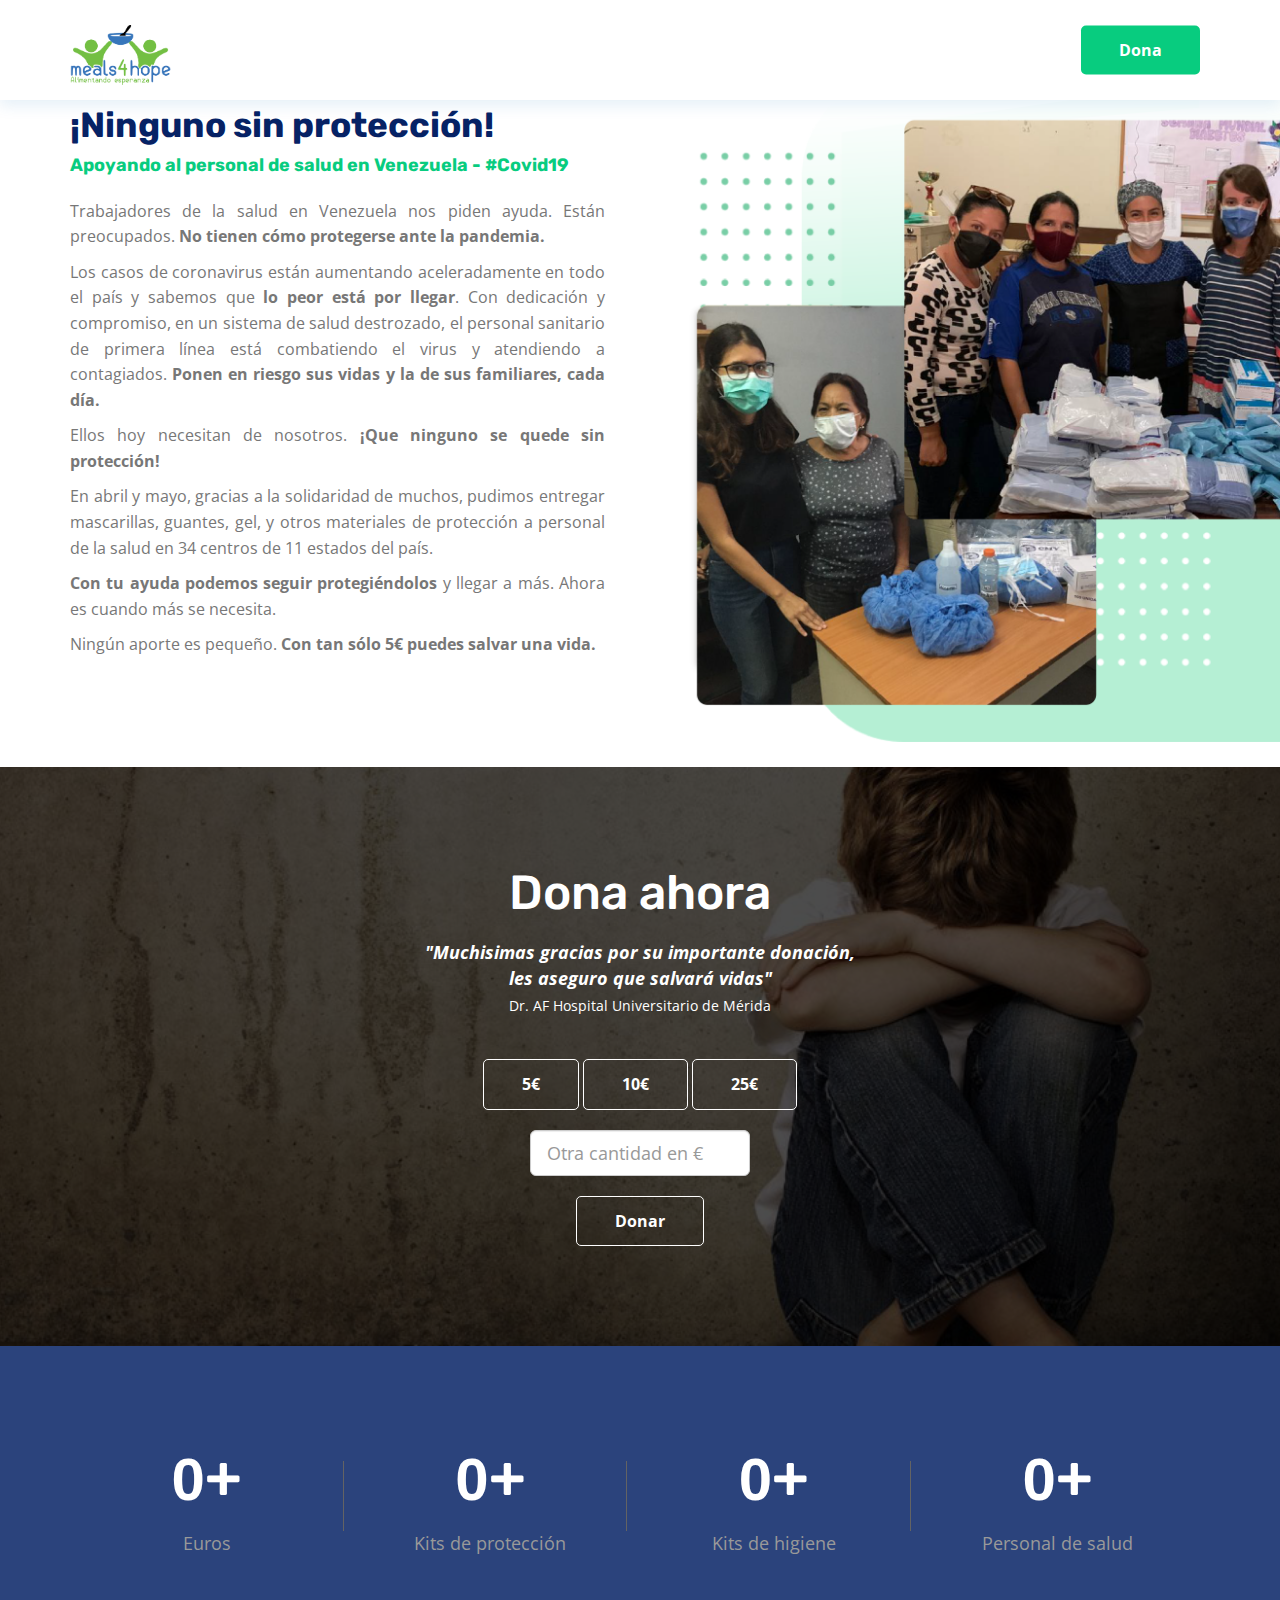
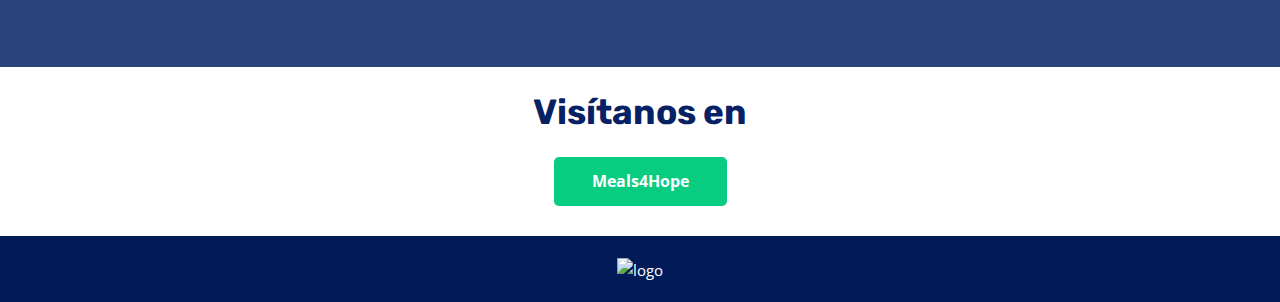
==== commit 68311354: "updates donations" ====
--- a/index.html
+++ b/index.html
@@ -5,7 +5,7 @@
     <meta charset="utf-8">
     <meta http-equiv="X-UA-Compatible" content="IE=edge">
     <meta name="viewport" content="width=device-width, initial-scale=1">
-    <meta name="author" content="wpoceans">
+    <meta name="author" content="decktra.com">
     <title>Meals4Hope</title>
     <link href="assets/css/themify-icons.css" rel="stylesheet">
     <link href="assets/css/font-awesome.min.css" rel="stylesheet">
@@ -124,25 +124,25 @@
                         <div class="wpo-counter-grids">
                             <div class="grid">
                                 <div>
-                                    <h2><span class="odometer" data-count="830">00</span>€</h2>
+                                    <h2><span class="odometer" data-count="2186">00</span>+</h2>
                                 </div>
                                 <p>Euros</p>
                             </div>
                             <div class="grid">
                                 <div>
-                                    <h2><span class="odometer" data-count="310">00</span>+</h2>
+                                    <h2><span class="odometer" data-count="625">00</span>+</h2>
                                 </div>
                                 <p>Kits de protección</p>
                             </div>
                             <div class="grid">
                                 <div>
-                                    <h2><span class="odometer" data-count="240">00</span>+</h2>
+                                    <h2><span class="odometer" data-count="475">00</span>+</h2>
                                 </div>
                                 <p>Kits de higiene</p>
                             </div>
                             <div class="grid">
                                 <div>
-                                    <h2><span class="odometer" data-count="200">00</span>+</h2>
+                                    <h2><span class="odometer" data-count="563">00</span>+</h2>
                                 </div>
                                 <p>Personal de salud</p>
                             </div>
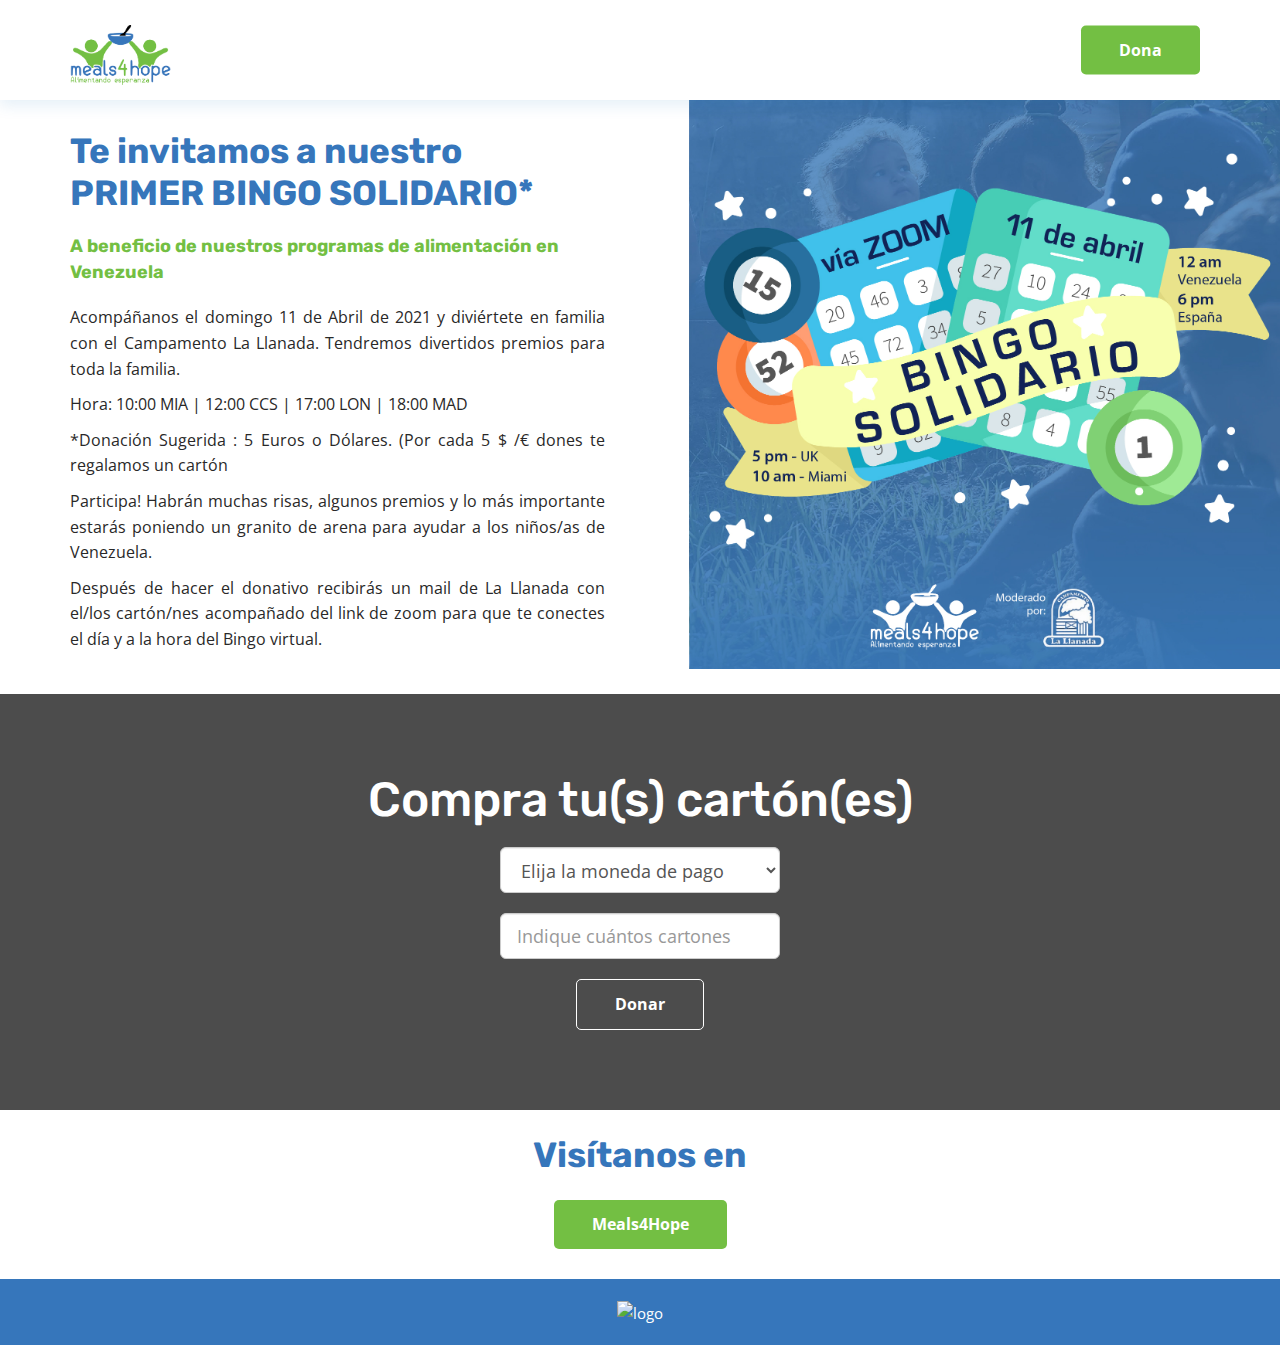
==== commit 19ee5ad4: "initial commit" ====
--- a/index.html
+++ b/index.html
@@ -64,25 +64,24 @@
             <div class="container">
                 <div class="row">
                     <div class="col-sm-12 visible-sm visible-xs" style="padding:0;">
-                            <img class="img-responsive" src="assets/images/about3-sm.jpg" alt="">
+                            <img class="img-responsive" src="assets/images/bingo.jpg" alt="">
                     </div>
                     <div class="col-lg-6 col-md-6 col-sm-12">
                         <div class="wpo-about-text text-justify">
                             <div class="wpo-section-title">
-                                <h2>¡Ninguno sin protección!</h2>
-                                <span><b>Apoyando al personal de salud en Venezuela - #Covid19</b></span>
+                                <h2 style="line-height: 1.2;">Te invitamos a nuestro PRIMER BINGO SOLIDARIO*</h2>
+                                <span><b>A beneficio de nuestros programas de alimentación en Venezuela</b></span>
                             </div>
-                            <p>Trabajadores de la salud en Venezuela nos piden ayuda. Están preocupados. <b>No tienen cómo protegerse ante la pandemia.</b></p>
-                            <p>Los casos de coronavirus están aumentando aceleradamente en todo el país y sabemos que <b>lo peor está por llegar</b>. Con dedicación y compromiso, en un sistema de salud destrozado, el personal sanitario de primera línea está combatiendo el virus y atendiendo a  contagiados. <b>Ponen en riesgo sus vidas y la de sus familiares, cada día.</b></p>
-                            <p>Ellos hoy necesitan de nosotros. <b>¡Que ninguno se quede sin protección!</b></p>
-                            <p>En abril y mayo, gracias a la solidaridad de muchos, pudimos entregar mascarillas, guantes, gel, y otros materiales de protección a personal de la salud en 34 centros de 11 estados del país.</p>
-                            <p><b>Con tu ayuda podemos seguir protegiéndolos</b> y llegar a más. Ahora es cuando más se necesita.</p>
-                            <p>Ningún aporte es pequeño. <b>Con tan sólo 5€ puedes salvar una vida.</b></p>
+                            <p>Acompáñanos el domingo 11 de Abril de 2021 y diviértete en familia con el Campamento La Llanada. Tendremos divertidos premios para toda la familia.</p>
+                            <p>Hora: 10:00 MIA | 12:00 CCS | 17:00 LON | 18:00 MAD</p>
+                            <p>*Donación Sugerida : 5 Euros o Dólares. (Por cada 5 $ /€ dones te regalamos un cartón</p>
+                            <p>Participa! Habrán muchas risas, algunos premios y lo más importante estarás poniendo un granito de arena para ayudar a los niños/as de Venezuela.</p>
+                            <p>Después de hacer el donativo recibirás un mail de La Llanada con el/los cartón/nes acompañado del link de zoom para que te conectes el día y a la hora del Bingo virtual.</p>
                         </div>
                     </div>
-                    <div class="col-lg-6 col-md-6 col-sm-12 hidden-sm hidden-xs">
+                    <div class="col-lg-4 col-md-6 col-sm-12 hidden-sm hidden-xs">
                         <div class="wpo-about-img-3">
-                            <img src="assets/images/about3.png" alt="">
+                            <img class="img-responsive" src="assets/images/bingo.jpg" alt="">
                         </div>
                     </div>
                 </div>
@@ -95,19 +94,14 @@
                 <div class="row">
                     <div class="col-lg-12">
                         <div class="wpo-cta-text">
-                            <h2>Dona ahora</h2>
-                            <p>
-                                <b style="font-size:18px;"><i>"Muchisimas gracias por su importante donación,<br>les aseguro que salvará vidas"</i></b><br>
-                                <span style="font-size:14px;">Dr. AF Hospital Universitario de Mérida</span>
-                            </p>
-                            <p></p>
-                            <div class="btns class mb-3">
-                                <a href="https://www.meals4hope.org/donations/details?locale=es&amount=5&currency=EUR&frecuency=single&covid=true" class="theme-btn-s2">5€</a>
-                                <a href="https://www.meals4hope.org/donations/details?locale=es&amount=10&currency=EUR&frecuency=single&covid=true" class="theme-btn-s2">10€</a>
-                                <a href="https://www.meals4hope.org/donations/details?locale=es&amount=25&currency=EUR&frecuency=single&covid=true" class="theme-btn-s2">25€</a>
-                            </div>
-                            <form onsubmit="window.location = 'https://www.meals4hope.org/donations/details?locale=es&currency=EUR&frecuency=single&covid=true&amount=' + amount.value; return false;">
-                                <input id="amount" placeholder="Otra cantidad en €" type="number" name="amount" type="number" min="0" class="form-control input-lg center-block" style="margin-bottom:20px;margin-top:20px;width:220px" required></input>
+                            <h2>Compra tu(s) cartón(es)</h2>
+                            <form onsubmit="window.location = 'https://donations.meals4hope.org/donations/details?locale=es&currency='  + currency.value + '&frecuency=single&bingo=true&amount=' + amount.value*5; return false;">
+                                <select id="currency" name="currency" class="form-control input-lg center-block" style="margin-bottom:20px;margin-top:20px;width:280px" required>
+                                    <option value="EUR">Elija la moneda de pago</option>
+                                    <option value="EUR">Euros</option>
+                                    <option value="USD">Dólares</option>
+                                </select>
+                                <input id="amount" placeholder="Indique cuántos cartones" type="number" name="amount" type="number" min="0" class="form-control input-lg center-block" style="margin-bottom:20px;margin-top:20px;width:280px" required></input>
                                 <input class="theme-btn-s2" type="submit" value="Donar">
                             </form>
                         </div>
@@ -116,42 +110,6 @@
             </div>
         </div>
         <!-- wpo-cta-area end -->
-        <!-- .wpo-counter-area start -->
-        <div class="wpo-counter-area">
-            <div class="container">
-                <div class="row">
-                    <div class="col-lg-12">
-                        <div class="wpo-counter-grids">
-                            <div class="grid">
-                                <div>
-                                    <h2><span class="odometer" data-count="2186">00</span>+</h2>
-                                </div>
-                                <p>Euros</p>
-                            </div>
-                            <div class="grid">
-                                <div>
-                                    <h2><span class="odometer" data-count="625">00</span>+</h2>
-                                </div>
-                                <p>Kits de protección</p>
-                            </div>
-                            <div class="grid">
-                                <div>
-                                    <h2><span class="odometer" data-count="475">00</span>+</h2>
-                                </div>
-                                <p>Kits de higiene</p>
-                            </div>
-                            <div class="grid">
-                                <div>
-                                    <h2><span class="odometer" data-count="563">00</span>+</h2>
-                                </div>
-                                <p>Personal de salud</p>
-                            </div>
-                        </div>
-                    </div>
-                </div>
-            </div>
-        </div>
-        <!-- .wpo-counter-area end -->
         <!-- start of hero -->
         <section>
             <div class="container">
--- a/assets/css/style.css
+++ b/assets/css/style.css
@@ -91,6 +91,7 @@
 --------------------------------------------------------------*/
 html {
     font-size: 16px;
+    scroll-behavior: smooth;
 }
 
 body {
@@ -112,7 +113,7 @@
 }
 
 p {
-    color: #777777;
+    color: #292828;
     line-height: 1.6em;
     font-size: 16px;
     font-weight: 400;
@@ -125,7 +126,7 @@
 h5,
 h6 {
     font-family: 'Rubik', sans-serif;
-    color: #062265;
+    color: #3676bb;
 }
 
 ul {
@@ -205,7 +206,7 @@
 .contact-validation-active #loader i {
     font-size: 30px;
     font-size: 1.875rem;
-    color: #08cc7f;
+    color: #73bf43;
     display: inline-block;
     -webkit-animation: rotating linear 2s infinite;
     animation: rotating linear 2s infinite;
@@ -321,7 +322,7 @@
 .wpo-section-title span {
     font-size: 18px;
     font-weight: 400;
-    color: #08cc7f;
+    color: #73bf43;
     display: block;
     margin-bottom: 10px;
     margin-top: 10px;
@@ -331,7 +332,7 @@
 .wpo-section-title h2 {
     font-size: 35px;
     font-weight: 700;
-    margin: 0;
+    margin-top: 20px;
     display: inline-block;
     position: relative;
     line-height: 30px;
@@ -339,13 +340,13 @@
 
 @media (max-width: 991px) {
     .wpo-section-title h2 {
-        font-size: 25px;
+        font-size: 30px;
     }
 }
 
 @media (max-width: 767px) {
     .wpo-section-title h2 {
-        font-size: 25px;
+        font-size: 30px;
         line-height: 30px;
     }
 }
@@ -354,7 +355,7 @@
 .theme-btn-s2,
 .theme-btn-s4,
 .theme-btn-s3 {
-    background-color: #08cc7f;
+    background-color: #73bf43;
     color: #fff;
     font-weight: 700;
     padding: 13px 38px;
@@ -388,7 +389,7 @@
 .theme-btn-s2:active,
 .theme-btn-s4:active,
 .theme-btn-s3:active {
-    background-color: #08cc7f;
+    background-color: #73bf43;
     color: #fff;
 }
 
@@ -469,7 +470,7 @@
 }
 
 .social-links li a:hover {
-    background-color: #08cc7f;
+    background-color: #73bf43;
 }
 
 /******************************
@@ -548,7 +549,7 @@
 }
 
 .page-title .breadcrumb li a {
-    color: #08cc7f;
+    color: #73bf43;
 }
 
 .page-title .breadcrumb li a:hover {
@@ -566,7 +567,7 @@
     position: absolute;
     left: -14px;
     top: 1px;
-    color: #08cc7f;
+    color: #73bf43;
 }
 
 .preloader {
@@ -606,7 +607,7 @@
     left: 0;
     width: 100%;
     height: 100%;
-    background-color: #08cc7f;
+    background-color: #73bf43;
     -webkit-animation: sk-foldCubeAngle 2.4s infinite linear both;
     animation: sk-foldCubeAngle 2.4s infinite linear both;
     -webkit-transform-origin: 100% 100%;
@@ -788,7 +789,7 @@
 }
 
 .wpo-blog-sidebar .search-widget form button {
-    background: #08cc7f;
+    background: #73bf43;
     font-size: 20px;
     font-size: 1.25rem;
     color: #333;
@@ -846,11 +847,11 @@
 }
 
 .wpo-blog-sidebar .category-widget ul a:hover {
-    color: #08cc7f;
+    color: #73bf43;
 }
 
 .wpo-blog-sidebar .category-widget ul li:hover:before {
-    background: #08cc7f;
+    background: #73bf43;
 }
 
 .wpo-blog-sidebar .recent-post-widget .post {
@@ -900,7 +901,7 @@
 }
 
 .wpo-blog-sidebar .recent-post-widget .post h4 a:hover {
-    color: #08cc7f;
+    color: #73bf43;
 }
 
 .wpo-blog-sidebar .recent-post-widget .post .details .date {
@@ -991,7 +992,7 @@
 }
 
 .wpo-blog-sidebar .tag-widget ul li a:hover {
-    background: #08cc7f;
+    background: #73bf43;
     color: #fff;
 }
 
@@ -1046,8 +1047,8 @@
 
 .pagination-wrapper .pg-pagination .active a,
 .pagination-wrapper .pg-pagination li a:hover {
-    background: #08cc7f;
-    border-color: #08cc7f;
+    background: #73bf43;
+    border-color: #73bf43;
     color: #000;
 }
 
@@ -1170,11 +1171,11 @@
 }
 
 .category-sidebar .category-widget ul a:hover {
-    color: #08cc7f;
+    color: #73bf43;
 }
 
 .category-sidebar .category-widget ul li:hover:before {
-    background: #08cc7f;
+    background: #73bf43;
 }
 
 .category-sidebar .tag-widget {
@@ -1216,13 +1217,13 @@
 }
 
 .category-sidebar .tag-widget ul a:hover {
-    background: #08cc7f;
-    background: -webkit-linear-gradient(left, #08cc7f, #3a9ce0);
-    background: -moz-linear-gradient(left, #08cc7f, #3a9ce0);
-    background: -o-linear-gradient(left, #08cc7f, #3a9ce0);
-    background: -ms-linear-gradient(left, #08cc7f, #3a9ce0);
-    background: -webkit-gradient(linear, left top, right top, from(#08cc7f), to(#3a9ce0));
-    background: linear-gradient(left, #08cc7f, #3a9ce0);
+    background: #73bf43;
+    background: -webkit-linear-gradient(left, #73bf43, #3a9ce0);
+    background: -moz-linear-gradient(left, #73bf43, #3a9ce0);
+    background: -o-linear-gradient(left, #73bf43, #3a9ce0);
+    background: -ms-linear-gradient(left, #73bf43, #3a9ce0);
+    background: -webkit-gradient(linear, left top, right top, from(#73bf43), to(#3a9ce0));
+    background: linear-gradient(left, #73bf43, #3a9ce0);
     color: #fff;
 }
 
@@ -1253,7 +1254,7 @@
 }
 
 .theme-accordion-s1 .panel-heading a {
-    background: #08cc7f;
+    background: #73bf43;
     font-size: 18px;
     font-size: 1.125rem;
     color: #fff;
@@ -1398,7 +1399,7 @@
 
 .wpo-site-header #navbar>ul li a:hover {
     text-decoration: none;
-    color: #08cc7f;
+    color: #73bf43;
 }
 
 .wpo-site-header #navbar>ul li a:focus {
@@ -1448,7 +1449,7 @@
     }
 
     .wpo-site-header #navbar>ul>li .sub-menu a:hover {
-        color: #08cc7f;
+        color: #73bf43;
     }
 
     .wpo-site-header #navbar>ul>li>.sub-menu .sub-menu {
@@ -1680,7 +1681,7 @@
     }
 
     .wpo-site-header .navbar-header button {
-        background-color: #08cc7f;
+        background-color: #73bf43;
         width: 40px;
         height: 35px;
         border: 0;
@@ -1738,7 +1739,7 @@
     }
 
     .wpo-site-header #navbar .close-navbar {
-        background-color: #08cc7f;
+        background-color: #73bf43;
         width: 40px;
         height: 40px;
         color: #fff;
@@ -1829,7 +1830,7 @@
 
 @media (max-width: 991px) {
     .wpo-site-header .cart-search-contact {
-        right: 95px;
+        right: 25px;
     }
 }
 
@@ -1915,7 +1916,7 @@
 }
 
 .wpo-site-header .cart-search-contact .mini-cart .cart-count {
-    background: #08cc7f;
+    background: #73bf43;
     width: 22px;
     height: 22px;
     line-height: 22px;
@@ -2016,7 +2017,7 @@
 }
 
 .wpo-site-header .cart-search-contact .mini-cart-content .mini-cart-item-des a:hover {
-    color: #08cc7f;
+    color: #73bf43;
 }
 
 .wpo-site-header .cart-search-contact .mini-cart-content .mini-cart-item-des .mini-cart-item-price {
@@ -2044,7 +2045,7 @@
 
 .wpo-site-header .cart-search-contact .mini-cart-content .mini-cart-action .theme-btn-s4 {
     float: right;
-    background: #08cc7f;
+    background: #73bf43;
     color: #fff;
 }
 
@@ -2654,7 +2655,7 @@
 --------------------------------------------------------------*/
 .hero {
     position: relative;
-    height: 100vh;
+    min-height: 500px;
     /** slider controls **/
     /*** hero slider animation ***/
 }
@@ -2834,7 +2835,7 @@
 
 .video-text a {
     padding: 10px;
-    color: #08cc7f;
+    color: #73bf43;
     font-size: 18px;
     font-weight: 600;
     text-decoration: underline;
@@ -2933,7 +2934,7 @@
     top: 0;
     width: 50%;
     height: 100%;
-    background: #08cc7f;
+    background: #73bf43;
     content: "";
     border-top-right-radius: 3%;
     border-bottom-right-radius: 3%;
@@ -2944,7 +2945,7 @@
     background: url(../images/slider/slide-1.jpg) no-repeat center center / cover;
 }
 .hero-style-3 {
-    background: url(../images/slider/img-1.jpg) no-repeat center center / cover;
+    background-color: #73bf43;
 }
 .hero-style-3 .slide-caption {
     text-align: center;
@@ -2955,7 +2956,7 @@
 }
 .hero-style-3  .slide-caption .btns .theme-btn{
     background: #fff;
-    color: #08cc7f;
+    color: #73bf43;
 }
 
 .slide-caption {
@@ -2964,7 +2965,7 @@
 }
 
 .hero-style-1 .slide .slide-caption h2 span {
-    color: #08cc7f;
+    color: #73bf43;
 }
 
 @media (max-width: 1199px) {
@@ -3150,7 +3151,7 @@
     }
 
     .wpo-site-header .cart-search-contact {
-        right: 74px;
+        right: 25px;
     }
 }
 
@@ -3229,39 +3230,32 @@
 **************************************************/
 .hero-style-3 {
     position: relative;
-    height: 800px;
 }
 
 .hero-style-3 .slide {
-    height: 800px;
 }
 
 @media (max-width: 991px) {
     .hero-style-3 {
-        height: 600px;
     }
 }
 
 @media (max-width: 767px) {
     .hero-style-3 {
-        height: 450px;
     }
 }
 
 .hero-style-3 .hero-outer {
-    height: 850px;
     position: relative;
 }
 
 @media (max-width: 991px) {
     .hero-style-3 .hero-outer {
-        height: 600px;
     }
 }
 
 @media (max-width: 767px) {
     .hero-style-3 .hero-outer {
-        height: 450px;
     }
 }
 
@@ -3371,7 +3365,7 @@
 --------------------------------------------------------------*/
 .wpo-site-footer,
 .wpo-site-footer {
-    background: #062265;
+    background: #3676bb;
     position: relative;
     font-size: 15px;
     overflow: hidden;
@@ -3383,7 +3377,7 @@
 }
 
 .wpo-ne-footer {
-    background: #062265;
+    background: #3676bb;
 }
 
 .wpo-site-footer-2 {
@@ -3527,11 +3521,11 @@
 
 .wpo-site-footer .about-widget ul a:hover,
 .wpo-site-footer-2 .about-widget ul a:hover {
-    color: #08cc7f;
+    color: #73bf43;
 }
 
 .wpo-site-footer-2 .about-widget ul a {
-    color: #08cc7f;
+    color: #73bf43;
 }
 
 .wpo-site-footer .link-widget,
@@ -3627,7 +3621,7 @@
 .wpo-site-footer-2 .wpo-lower-footer {
     text-align: center;
     position: relative;
-    background: #011b58;
+    background: #3676bb;
 }
 
 .wpo-site-footer .wpo-lower-footer .row,
@@ -3709,7 +3703,7 @@
 .sticky-on {
     opacity: 1;
     top: 0;
-    background: #062265 !important;
+    background: #3676bb !important;
 }
 
 .wpo-header-style-3 .sticky-on {
@@ -3744,7 +3738,7 @@
 --------------------------------------------------------------*/
 .wpo-news-letter-section,
 .wpo-news-letter-section-2 {
-    background: #062265;
+    background: #3676bb;
     text-align: center;
     padding: 100px 0;
 }
@@ -3836,7 +3830,7 @@
 
 .wpo-news-letter-section form>div button,
 .wpo-news-letter-section-2 form>div button {
-    background: #08cc7f;
+    background: #73bf43;
     width: 150px;
     height: 45px;
     font-weight: 600;
@@ -4014,7 +4008,7 @@
     position: relative;
     animation: animate-positive 4s;
     width: 65%;
-    background: #08cc7f;
+    background: #73bf43;
     height: 5px;
 }
 
@@ -4035,10 +4029,10 @@
 .progress .progress-value {
     width: 53px;
     height: 30px;
-    background-color: #08cc7f;
+    background-color: #73bf43;
     text-align: center;
     line-height: 22px;
-    border: 1px solid #08cc7f;
+    border: 1px solid #73bf43;
     left: 90%;
     position: relative;
     color: #000;
@@ -4052,7 +4046,7 @@
 
 .progress .progress-value:before {
     content: "";
-    border-color: #08cc7f transparent transparent transparent;
+    border-color: #73bf43 transparent transparent transparent;
     border-style: solid;
     border-width: 5px;
     width: 0;
@@ -4093,7 +4087,9 @@
 }
 
 .wpo-case-text-top ul li span {
-    font-weight: 700;
+    font-weight: 700html {
+        scroll-behavior: smooth;
+      };
 }
 
 .case-btn ul {
@@ -4159,7 +4155,7 @@
     text-align: center;
     background: transparent;
     transition: all .3s;
-    border: 1px solid #08cc7f;
+    border: 1px solid #73bf43;
 
 }
 
@@ -4170,11 +4166,11 @@
 
 .owl-theme .owl-controls .owl-nav [class*=owl-] {
     background: transparent;
-    color: #08cc7f;
+    color: #73bf43;
 }
 
 .owl-theme .owl-controls .owl-nav [class*=owl-]:hover {
-    background: #08cc7f;
+    background: #73bf43;
 }
 
 @media(max-width: 860px) {
@@ -4198,7 +4194,7 @@
 ===============================*/
 .wpo-counter-area,
 .wpo-counter-style-2 {
-    padding: 100px 0;
+    padding: 50px 0;
     background: url(../images/counter/counter.jpg) no-repeat center center / cover;
     position: relative;
 }
@@ -4211,7 +4207,7 @@
     top: 0;
     width: 100%;
     height: 100%;
-    background: rgba(6, 34, 101, .85);
+    background: rgba(54, 118, 187, .85);
 }
 
 .wpo-counter-area .wpo-counter-grids .grid,
@@ -4244,7 +4240,7 @@
 .wpo-counter-style-2 .wpo-counter-grids .grid p {
     font-size: 18px;
     font-weight: normal;
-    color: #999;
+    color: #ffffff;
     padding-top: 5px;
     margin-bottom: 0;
 }
@@ -4311,7 +4307,7 @@
 }
 
 .wpo-team-content ul li a {
-    color: #062265;
+    color: #3676bb;
 }
 
 .wpo-team-content ul li:last-child {
@@ -4359,7 +4355,7 @@
 }
 
 .wpo-team-wrap:hover .wpo-team-content {
-    background: #08cc7f;
+    background: #73bf43;
 }
 .wpo-team-wrap:hover .wpo-team-text-sub span{
     color: #fff;
@@ -4430,7 +4426,7 @@
     padding: 15px 20px;
     background: #fff;
     border-radius: 5px;
-    color: #062265;
+    color: #3676bb;
     font-weight: 600;
 }
 
@@ -4501,7 +4497,7 @@
 }
 
 .wpo-event-text a {
-    color: #08cc7f;
+    color: #73bf43;
     font-weight: 600;
 }
 
@@ -4586,7 +4582,7 @@
 
 .wpo-cta-area,
 .wpo-cta-area-2 {
-    padding: 100px;
+    padding: 80px;
     display: flex;
     justify-content: space-between;
     align-items: center;
@@ -4683,7 +4679,7 @@
     top: 7px;
     width: 10px;
     height: 10px;
-    background: #08cc7f;
+    background: #73bf43;
     border-radius: 50%;
     content: "";
     transition: all .3s;
@@ -4695,7 +4691,7 @@
 }
 
 .wpo-blog-item:hover .wpo-blog-content {
-    background: #08cc7f;
+    background: #73bf43;
 }
 
 .wpo-blog-content span {
@@ -4776,7 +4772,7 @@
 
     .wpo-cta-area,
     .wpo-cta-area-2 {
-        padding: 70px 5px;
+        padding: 50px 5px;
     }
 
     .wpo-cta-text h2 {
@@ -4796,11 +4792,11 @@
 
 .hero-style-2 .slide-caption h2,
 .hero-style-1 .slide-caption h2 {
-    color: #062265;
+    color: #3676bb;
 }
 
 .hero-style-2 .slide .slide-caption h2 span {
-    color: #08cc7f;
+    color: #73bf43;
 }
 
 .hero-style-2 .slide-caption p,
@@ -4816,9 +4812,9 @@
 }
 
 .hero-style-2 .theme-btn-s2:hover {
-    background-color: #08cc7f;
+    background-color: #73bf43;
     color: #fff;
-    border: 1px solid #08cc7f;
+    border: 1px solid #73bf43;
 }
 
 
@@ -4938,7 +4934,7 @@
 }
 
 .wpo-counter-style-2 .grid:nth-child(2) h2 {
-    color: #08cc7f;
+    color: #73bf43;
 }
 
 .wpo-counter-style-2 .grid:nth-child(3) h2 {
@@ -4958,7 +4954,7 @@
 }
 
 .wpo-world-area-2 .wpo-world-section a {
-    background: #08cc7f;
+    background: #73bf43;
 }
 
 
@@ -5002,7 +4998,7 @@
     width: 70px;
     height: 70px;
     line-height: 65px;
-    background: #08cc7f;
+    background: #73bf43;
     border-radius: 50%;
     margin: auto;
 }
@@ -5093,11 +5089,11 @@
 }
 
 .wpo-breadcumb-wrap ul li a:hover {
-    color: #08cc7f;
+    color: #73bf43;
 }
 
 .wpo-breadcumb-wrap ul li:last-child {
-    color: #08cc7f;
+    color: #73bf43;
 }
 
 .wpo-breadcumb-wrap ul li:after {
@@ -5129,7 +5125,7 @@
 }
 
 .wpo-about-video-item span {
-    color: #08cc7f;
+    color: #73bf43;
 }
 
 .wpo-about-video-area .row {
@@ -5158,7 +5154,7 @@
     top: -30px;
     width: 108%;
     height: 56%;
-    background: #08cc7f;
+    background: #73bf43;
     content: "";
     z-index: -1;
 }
@@ -5377,7 +5373,7 @@
 .volunteer-contact-form form select:focus,
 .volunteer-contact-form form textarea:focus,
 .wpo-contact-form-map form textarea:focus {
-    border-color: #08cc7f;
+    border-color: #73bf43;
 }
 
 .wpo-contact-form-map form textarea,
@@ -5501,9 +5497,9 @@
 
 .contact-form .theme-btn,
 .volunteer-contact-form .theme-btn {
-    background: #08cc7f;
+    background: #73bf43;
     color: #fff;
-    border: 1px solid #08cc7f;
+    border: 1px solid #73bf43;
     outline: none;
     margin-top: 20px;
     border-radius: 40px;
@@ -5754,7 +5750,7 @@
 
 .wpo-case-details-tab .nav li.active a,
 .wpo-case-details-tab .nav li:hover a {
-    background: #08cc7f;
+    background: #73bf43;
     color: #fff;
     outline: none;
     border-radius: 40px;
@@ -5811,7 +5807,7 @@
 
 .case-bb-text ul li:before {
     content: "";
-    background: #08cc7f;
+    background: #73bf43;
     width: 6px;
     height: 6px;
     position: absolute;
@@ -5866,7 +5862,7 @@
 .wpo-donations-amount input:focus,
 .wpo-donations-details input:focus,
 .wpo-donations-details textarea:focus {
-    border-color: #08cc7f;
+    border-color: #73bf43;
 }
 
 .payment-name ul li input {
@@ -6000,7 +5996,7 @@
 }
 
 .wpo-payment-area .form-style input:focus {
-    border: 1px solid #08cc7f;
+    border: 1px solid #73bf43;
 }
 
 .wpo-payment-area .contact-form {
@@ -6117,7 +6113,7 @@
     outline: none;
     border: none;
     color: #2d4277;
-    border-top: 4px solid #08cc7f;
+    border-top: 4px solid #73bf43;
 }
 
 .wpo-event-details-content {
@@ -6139,7 +6135,7 @@
 
 #Schedule ul li:before {
     content: "";
-    background: #08cc7f;
+    background: #73bf43;
     width: 6px;
     height: 6px;
     position: absolute;
@@ -6279,7 +6275,7 @@
 }
 
 .wpo-blog-pg-section .entry-meta li a:hover {
-    color: #08cc7f;
+    color: #73bf43;
 }
 
 .wpo-blog-pg-section .entry-meta>li:first-child {
@@ -6335,7 +6331,7 @@
 }
 
 .wpo-blog-pg-section .post h3 a:hover {
-    color: #08cc7f;
+    color: #73bf43;
 }
 
 .wpo-blog-pg-section .post p {
@@ -6351,7 +6347,7 @@
 
 .wpo-blog-pg-section .post .read-more {
     font-weight: 600;
-    color: #08cc7f;
+    color: #73bf43;
 }
 
 .wpo-blog-pg-section .format-standard,
@@ -6386,7 +6382,7 @@
 }
 
 .wpo-blog-pg-section .format-gallery .owl-controls .owl-nav [class*=owl-]:hover {
-    background: #08cc7f;
+    background: #73bf43;
     color: #fff;
 }
 
@@ -6525,7 +6521,7 @@
     height: 0px;
     border-top: 15px solid transparent;
     border-bottom: 15px solid transparent;
-    border-left: 20px solid #08cc7f;
+    border-left: 20px solid #73bf43;
     position: absolute;
     left: 50%;
     top: 50%;
@@ -6639,7 +6635,7 @@
 }
 
 .wpo-blog-single-section .entry-meta li a:hover {
-    color: #08cc7f;
+    color: #73bf43;
 }
 
 .wpo-blog-single-section .entry-meta>li:first-child {
@@ -6831,7 +6827,7 @@
 }
 
 .wpo-blog-single-section .tag-share .tag a:hover {
-    background-color: #08cc7f;
+    background-color: #73bf43;
     color: #fff;
 }
 
@@ -6850,9 +6846,9 @@
 }
 
 .wpo-blog-single-section .tag-share .share a:hover {
-    background: #08cc7f;
+    background: #73bf43;
     color: #fff;
-    border-color: #08cc7f;
+    border-color: #73bf43;
 }
 
 .wpo-blog-single-section .author-box {
@@ -6931,7 +6927,7 @@
 }
 
 .wpo-blog-single-section .author-box .social-link a:hover {
-    color: #08cc7f;
+    color: #73bf43;
 }
 
 .wpo-blog-single-section .more-posts {
@@ -6968,7 +6964,7 @@
 
 .wpo-blog-single-section .more-posts .previous-post a:hover,
 .wpo-blog-single-section .more-posts .next-post a:hover {
-    background-color: #08cc7f;
+    background-color: #73bf43;
     color: #fff;
 }
 
@@ -7067,7 +7063,7 @@
 
 .wpo-blog-single-section .comments-area .comment-reply-link {
     font-size: 16px;
-    color: #08cc7f;
+    color: #73bf43;
     display: inline-block;
     border-radius: 50px;
     display: inline-block;
@@ -7137,7 +7133,7 @@
 .wpo-blog-single-section .comment-respond form textarea:focus {
     -webkit-box-shadow: none;
     box-shadow: none;
-    border-color: #08cc7f;
+    border-color: #73bf43;
 }
 
 @media (max-width: 991px) {
@@ -7189,7 +7185,7 @@
 
 .wpo-blog-single-section .comment-respond .form-submit input {
     max-width: 120px;
-    background: #08cc7f;
+    background: #73bf43;
     color: #fff;
     font-weight: 500;
     margin-bottom: 0;
@@ -7224,7 +7220,7 @@
 }
 
 .author-btn a:hover {
-    background-color: #08cc7f;
+    background-color: #73bf43;
     color: #fff;
 }
 
@@ -7264,7 +7260,7 @@
 }
 
 .error-message .theme-btn-s4 {
-    background-color: #08cc7f;
+    background-color: #73bf43;
     color: #fff;
 }
 
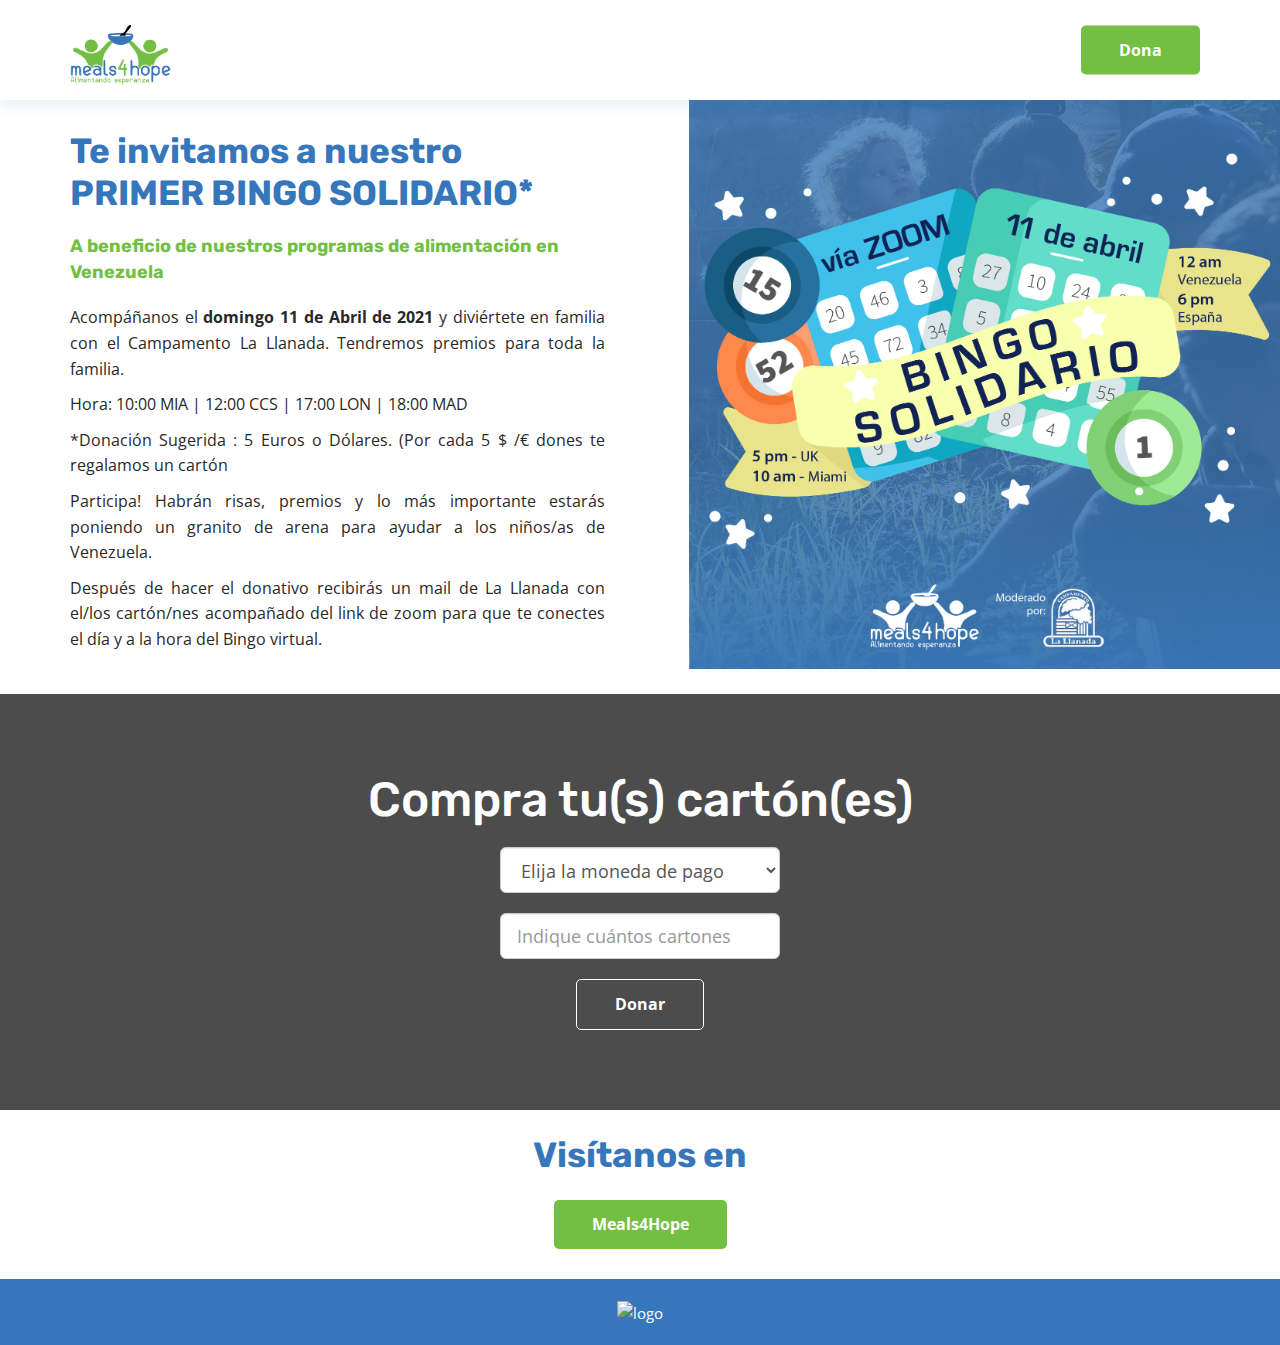
==== commit 1227b2b4: "Caros changes" ====
--- a/index.html
+++ b/index.html
@@ -72,10 +72,10 @@
                                 <h2 style="line-height: 1.2;">Te invitamos a nuestro PRIMER BINGO SOLIDARIO*</h2>
                                 <span><b>A beneficio de nuestros programas de alimentación en Venezuela</b></span>
                             </div>
-                            <p>Acompáñanos el domingo 11 de Abril de 2021 y diviértete en familia con el Campamento La Llanada. Tendremos divertidos premios para toda la familia.</p>
+                            <p>Acompáñanos el <b>domingo 11 de Abril de 2021</b> y diviértete en familia con el Campamento La Llanada. Tendremos premios para toda la familia.</p>
                             <p>Hora: 10:00 MIA | 12:00 CCS | 17:00 LON | 18:00 MAD</p>
                             <p>*Donación Sugerida : 5 Euros o Dólares. (Por cada 5 $ /€ dones te regalamos un cartón</p>
-                            <p>Participa! Habrán muchas risas, algunos premios y lo más importante estarás poniendo un granito de arena para ayudar a los niños/as de Venezuela.</p>
+                            <p>Participa! Habrán risas, premios y lo más importante estarás poniendo un granito de arena para ayudar a los niños/as de Venezuela.</p>
                             <p>Después de hacer el donativo recibirás un mail de La Llanada con el/los cartón/nes acompañado del link de zoom para que te conectes el día y a la hora del Bingo virtual.</p>
                         </div>
                     </div>
